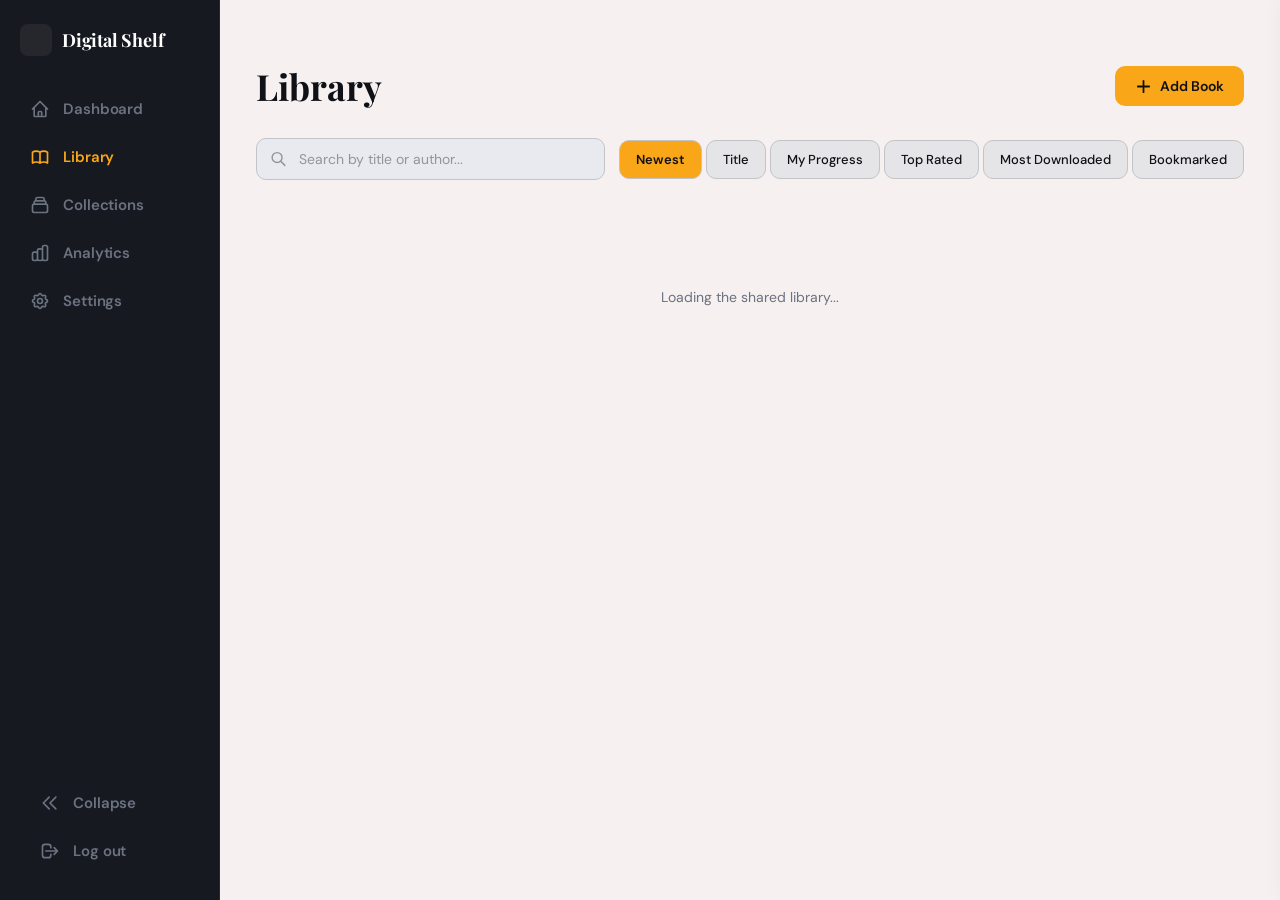
==== lib1.html @ 8db1b89d "add changes" ====
<!DOCTYPE html>
<html lang="en">
<head>
<meta charset="UTF-8">
<meta name="viewport" content="width=device-width, initial-scale=1.0">
<title>Digital Shelf - Library</title>
<link href="https://fonts.googleapis.com/css2?family=Playfair+Display:wght@600;700&family=DM+Sans:wght@300;400;500;600&display=swap" rel="stylesheet">
<style>
*, *::before, *::after { box-sizing: border-box; margin: 0; padding: 0; }
:root {
  --bg: #f6f0f0;
  --sidebar-bg: #171921;
  --card-bg: #fff8f8;
  --card-border: #252836;
  --accent: #f9a618;
  --muted: #6b7280;
  --text: #050506;
  --radius: 14px;
  --sidebar-w: 220px;
  --topbar-h: 56px;
}
html, body { height: 100%; }
body { font-family: 'DM Sans', sans-serif; background: var(--bg); color: var(--text); overflow-x: hidden; }

/* TOPBAR */
.topbar { display: none; position: fixed; top: 0; left: 0; right: 0; height: var(--topbar-h); background: var(--sidebar-bg); border-bottom: 1px solid var(--card-border); align-items: center; padding: 0 16px; gap: 12px; z-index: 200; }
.topbar-logo { display: flex; align-items: center; gap: 10px; flex: 1; }
.logo-icon { width: 32px; height: 32px; background: #3233358e; border-radius: 8px; display: flex; align-items: center; justify-content: center; font-size: 18px; flex-shrink: 0; }
.topbar-title { font-family: 'Playfair Display', serif; font-size: 16px; font-weight: 700; color: white; }
.hamburger { background: none; border: none; color: var(--muted); cursor: pointer; padding: 6px; border-radius: 8px; display: flex; align-items: center; transition: background 0.2s; flex-shrink: 0; }
.hamburger:hover { background: #1e2130; }
.hamburger svg { width: 22px; height: 22px; }

/* OVERLAY */
.overlay { display: none; position: fixed; inset: 0; background: rgba(0,0,0,0.5); z-index: 90; }
.overlay.show { display: block; }

/* LAYOUT */
.layout { display: flex; min-height: 100vh; }

/* SIDEBAR */
.sidebar {
  width: var(--sidebar-w); min-width: var(--sidebar-w);
  background: var(--sidebar-bg); display: flex; flex-direction: column;
  padding: 24px 0; border-right: 1px solid var(--card-border);
  position: fixed; top: 0; left: 0; height: 100vh; z-index: 200;
  overflow: hidden;
  transition: width 0.3s ease, transform 0.3s ease;
}
.sidebar.is-collapsed { width: 64px; }
.sidebar.is-collapsed .nav-label,
.sidebar.is-collapsed .sidebar-logo span { display: none; }
.sidebar.is-collapsed .nav-item { justify-content: center; padding: 13px; margin: 2px 6px; }
.sidebar.is-collapsed .sidebar-logo { justify-content: center; padding: 0 0 28px; }
.sidebar.is-collapsed .notif-badge { display: none; }

.sidebar-logo { display: flex; align-items: center; gap: 10px; padding: 0 20px 28px; white-space: nowrap; }
.sidebar-logo span { font-family: 'Playfair Display', serif; font-size: 18px; font-weight: 700; color: white; letter-spacing: -0.2px; }
.nav-item { display: flex; align-items: center; gap: 13px; padding: 13px 20px; cursor: pointer; color: var(--muted); font-size: 15px; font-weight: 600; transition: all 0.2s; border-radius: 10px; margin: 2px 10px; text-decoration: none; white-space: nowrap; overflow: hidden; letter-spacing: -0.1px; position: relative; }
.nav-item:hover { background: #1e2130; color: white; }
.nav-item.active { color: var(--accent); background: transparent; }
.nav-item svg { width: 20px; height: 20px; flex-shrink: 0; }
.sidebar-bottom { margin-top: auto; padding: 0 10px; }

/* NOTIFICATION BADGE */
.notif-badge { background: #ef4444; color: white; font-size: 10px; font-weight: 700; min-width: 18px; height: 18px; border-radius: 999px; display: none; align-items: center; justify-content: center; padding: 0 5px; margin-left: auto; }
.notif-badge.show { display: flex; }

/* MAIN */
.main {
  flex: 1; margin-left: var(--sidebar-w);
  padding: 32px 36px; min-width: 0; overflow-x: hidden;
  transition: margin-left 0.3s ease;
}
.sidebar.is-collapsed ~ .main { margin-left: 64px; }

/* PAGE HEADER */
.page-header { display: flex; align-items: center; justify-content: space-between; margin-bottom: 28px; flex-wrap: wrap; gap: 14px; }
.page-title { font-family: 'Playfair Display', serif; font-size: 36px; font-weight: 700; color: #0f1117; }
.add-book-btn { display: flex; align-items: center; gap: 8px; background: var(--accent); color: #0f1117; border: none; border-radius: 10px; padding: 11px 20px; font-size: 14px; font-weight: 600; cursor: pointer; transition: opacity 0.2s; white-space: nowrap; font-family: 'DM Sans', sans-serif; }
.add-book-btn:hover { opacity: 0.88; }
.add-book-btn svg { width: 17px; height: 17px; }

/* SEARCH + SORT */
.search-sort-row { display: flex; align-items: center; gap: 14px; margin-bottom: 20px; flex-wrap: wrap; }
.search-wrap { flex: 1; min-width: 200px; position: relative; }
.search-wrap svg { position: absolute; left: 14px; top: 50%; transform: translateY(-50%); width: 17px; height: 17px; color: #959596; pointer-events: none; }
.search-input { width: 100%; background-color: #e8eaf0; border: 1px solid #c3c4c7; border-radius: 10px; padding: 11px 16px 11px 42px; color: black; font-size: 14px; font-family: 'DM Sans', sans-serif; outline: none; transition: border-color 0.2s; }
.search-input::placeholder { color: #959596; }
.search-input:focus { border-color: var(--accent); }
.sort-btns { display: flex; gap: 4px; flex-shrink: 0; flex-wrap: wrap; }
.sort-btn { padding: 10px 16px; border-radius: 10px; font-size: 13px; font-weight: 500; cursor: pointer; background-color: #e5e5e7; color: #0f1117; font-family: 'DM Sans', sans-serif; transition: all 0.2s; white-space: nowrap; border: 1px solid #c3c4c7; }
.sort-btn:hover { color: #959596; }
.sort-btn.active { background: var(--accent); color: #0f1117; font-weight: 600; }

/* GENRE FILTERS */
.genre-row { display: flex; gap: 8px; flex-wrap: wrap; margin-bottom: 28px; }
.genre-btn { padding: 8px 18px; border-radius: 999px; font-size: 13px; font-weight: 500; cursor: pointer; border: 1.5px solid var(--card-border); background: transparent; color: #0f1117; font-family: 'DM Sans', sans-serif; transition: all 0.2s; white-space: nowrap; }
.genre-btn:hover { border-color: #0f1117; color: #959596; }
.genre-btn.active { background-color: #0f1117; border-color: #1a1d28; color: #eaebef; font-weight: 600; }

/* BOOKS GRID */
.books-grid { display: grid; grid-template-columns: repeat(5, 1fr); gap: 20px; }
.book-card { background: #f8f8f8; border: 1px solid #c3c4c7; border-radius: var(--radius); overflow: hidden; cursor: pointer; transition: transform 0.22s, box-shadow 0.22s; color: #0f1117; position: relative; }
.book-card:hover { transform: translateY(-4px); box-shadow: 0 16px 40px rgba(0,0,0,0.2); }
.book-img-wrap { position: relative; aspect-ratio: 3/2; overflow: hidden; }
.book-img-wrap img { width: 100%; height: 100%; object-fit: cover; display: block; transition: transform 0.3s; }
.book-card:hover .book-img-wrap img { transform: scale(1.06); }
.badge-format { position: absolute; top: 10px; left: 10px; background: rgba(224,226,234,0.85); color: #0f1117; font-size: 10px; font-weight: 600; padding: 3px 9px; border-radius: 6px; letter-spacing: 0.4px; }
.badge-status { position: absolute; top: 10px; right: 10px; font-size: 10px; font-weight: 700; padding: 3px 10px; border-radius: 6px; letter-spacing: 0.3px; }
.badge-status.completed { background: #f59e0b; color: #0f1117; }
.badge-status.reading { background: #3b82f6; color: #fff; }

/* BOOKMARK BUTTON ON CARD */
.card-bookmark-btn { position: absolute; bottom: 10px; right: 10px; background: rgba(255,255,255,0.9); border: none; border-radius: 6px; width: 28px; height: 28px; cursor: pointer; display: flex; align-items: center; justify-content: center; transition: all 0.2s; z-index: 10; }
.card-bookmark-btn svg { width: 14px; height: 14px; color: #6b7280; }
.card-bookmark-btn.bookmarked svg { color: var(--accent); fill: var(--accent); }
.card-bookmark-btn:hover { background: white; transform: scale(1.1); }

/* DELETE BUTTON */
.book-delete-btn { position: absolute; bottom: 10px; left: 10px; background: #ef4444; color: white; border: none; border-radius: 6px; width: 26px; height: 26px; cursor: pointer; display: none; align-items: center; justify-content: center; font-size: 12px; transition: background 0.2s; z-index: 10; }
.book-card:hover .book-delete-btn { display: flex; }
.book-delete-btn:hover { background: #dc2626; }
.book-delete-btn svg { width: 13px; height: 13px; }

/* STAR RATING ON CARD */
.card-stars { display: flex; gap: 2px; padding: 0 14px 10px; }
.card-star { font-size: 11px; color: #d1d5db; }
.card-star.filled { color: #f9a618; }

.book-info { padding: 14px 14px 10px; }
.book-title { font-weight: 600; font-size: 14px; line-height: 1.35; margin-bottom: 3px; }
.book-author { font-size: 12px; color: var(--muted); margin-bottom: 6px; }
.book-progress { height: 3px; background: #e5e7eb; border-radius: 999px; overflow: hidden; margin-top: 6px; }
.book-progress-fill { height: 100%; background: var(--accent); border-radius: 999px; }
.book-progress-text { font-size: 10px; color: var(--muted); margin-top: 3px; }
.book-downloads { font-size: 10px; color: var(--muted); margin-top: 2px; }

/* EMPTY / LOADING */
.empty-state { grid-column: 1/-1; text-align: center; padding: 80px 20px; color: var(--muted); }
.empty-state svg { width: 64px; height: 64px; margin: 0 auto 16px; opacity: 0.3; display: block; }
.empty-state h3 { font-size: 18px; font-weight: 600; color: #374151; margin-bottom: 8px; }
.empty-state p { font-size: 14px; }
.loading-state { grid-column: 1/-1; text-align: center; padding: 60px; color: var(--muted); font-size: 14px; }

/* ADD BOOK MODAL */
.modal-overlay { display: none; position: fixed; inset: 0; background: rgba(52,51,51,0.871); z-index: 500; align-items: center; justify-content: center; padding: 20px; }
.modal-overlay.active { display: flex; }
.modal { background: #fff; border-radius: 18px; width: 100%; max-width: 680px; max-height: 90vh; overflow-y: auto; padding: 36px 40px 32px; position: relative; box-shadow: 0 24px 80px rgba(0,0,0,0.3); animation: modalIn 0.25s ease; }
@keyframes modalIn { from { transform: translateY(20px); opacity: 0; } to { transform: translateY(0); opacity: 1; } }
.modal-close { position: absolute; top: 18px; right: 18px; background: none; border: none; cursor: pointer; color: #888; padding: 6px; border-radius: 8px; display: flex; align-items: center; justify-content: center; transition: background 0.2s, color 0.2s; }
.modal-close:hover { background: #f0f0f0; color: #333; }
.modal-close svg { width: 20px; height: 20px; }
.modal-title { font-family: 'Playfair Display', serif; font-size: 28px; font-weight: 700; color: #0f1117; margin-bottom: 6px; }
.modal-subtitle { font-size: 14px; color: var(--muted); margin-bottom: 28px; }

/* COVER UPLOAD */
.cover-upload-area { border: 2px dashed #f9a618; border-radius: 12px; padding: 40px 20px; text-align: center; cursor: pointer; background: #fffdf7; transition: background 0.2s; margin-bottom: 24px; position: relative; }
.cover-upload-area:hover { background: #fff9ec; }
.cover-upload-area.has-image { padding: 0; border-style: solid; }
.cover-upload-area.has-image img { width: 100%; height: 200px; object-fit: cover; border-radius: 10px; display: block; }
.cover-upload-icon { margin-bottom: 10px; color: #999; }
.cover-upload-icon svg { width: 36px; height: 36px; }
.cover-upload-text { font-size: 14px; color: #666; }
.cover-upload-text span { color: var(--accent); font-weight: 600; cursor: pointer; }
#coverFileInput { display: none; }

/* BOOK FILE UPLOAD */
.file-upload-area { border: 2px dashed #d1d5db; border-radius: 12px; padding: 24px 20px; text-align: center; cursor: pointer; background: #fafafa; transition: all 0.2s; margin-bottom: 18px; }
.file-upload-area:hover { border-color: var(--accent); background: #fffdf7; }
.file-upload-area.has-file { border-color: #10b981; background: #f0fdf4; }
.file-upload-icon svg { width: 28px; height: 28px; color: #9ca3af; margin-bottom: 8px; }
.file-upload-text { font-size: 13px; color: #666; }
.file-upload-text span { color: var(--accent); font-weight: 600; }
.file-name { font-size: 12px; color: #10b981; font-weight: 600; margin-top: 4px; }
#bookFileInput { display: none; }

/* FORM */
.form-row { display: grid; grid-template-columns: 1fr 1fr; gap: 18px; margin-bottom: 18px; }
.form-group { display: flex; flex-direction: column; gap: 7px; }
.form-label { font-size: 13px; font-weight: 600; color: #0f1117; display: flex; align-items: center; gap: 4px; }
.form-label .required { color: var(--accent); }
.form-input, .form-select { padding: 11px 14px; border: 1.5px solid #e0e0e2; border-radius: 10px; font-size: 14px; font-family: 'DM Sans', sans-serif; background: #fafafa; color: #0f1117; outline: none; transition: border-color 0.2s, background 0.2s; width: 100%; }
.form-input::placeholder { color: #aaa; }
.form-input:focus, .form-select:focus { border-color: var(--accent); background: #fffdf7; }
.form-input.error, .form-select.error { border-color: #ef4444; }
.form-select { appearance: none; cursor: pointer; background-image: url("data:image/svg+xml,%3Csvg xmlns='http://www.w3.org/2000/svg' fill='none' viewBox='0 0 24 24' stroke='%236b7280'%3E%3Cpath stroke-linecap='round' stroke-linejoin='round' stroke-width='2' d='M19 9l-7 7-7-7'/%3E%3C/svg%3E"); background-repeat: no-repeat; background-position: right 12px center; background-size: 16px; padding-right: 36px; }
.modal-actions { display: flex; gap: 12px; margin-top: 28px; }
.btn-cancel { flex: 1; padding: 13px; background: #fff; border: 1.5px solid #e0e0e2; border-radius: 10px; font-size: 15px; font-weight: 600; cursor: pointer; color: #333; font-family: 'DM Sans', sans-serif; transition: background 0.2s; }
.btn-cancel:hover { background: #f5f5f5; }
.btn-add { flex: 2; padding: 13px; background: var(--accent); border: none; border-radius: 10px; font-size: 15px; font-weight: 700; cursor: pointer; color: #0f1117; font-family: 'DM Sans', sans-serif; transition: opacity 0.2s; }
.btn-add:hover { opacity: 0.88; }
.btn-add:disabled { opacity: 0.5; cursor: not-allowed; }
.error-msg { color: #ef4444; font-size: 12px; margin-top: 2px; }

/* TOAST */
.toast { position: fixed; bottom: 24px; left: 50%; transform: translateX(-50%) translateY(80px); background: #0f1117; color: white; padding: 12px 24px; border-radius: 10px; font-size: 14px; font-weight: 500; z-index: 9999; transition: transform 0.3s ease; white-space: nowrap; }
.toast.show { transform: translateX(-50%) translateY(0); }
.toast.success { background: #10b981; }
.toast.error { background: #ef4444; }

/* BOOK DETAIL */
.book-detail { display: none; animation: fadeSlideIn 0.28s ease; }
.book-detail.active { display: block; }
@keyframes fadeSlideIn { from { opacity: 0; transform: translateY(16px); } to { opacity: 1; transform: translateY(0); } }
.back-btn { display: inline-flex; align-items: center; gap: 8px; background: none; border: none; cursor: pointer; color: var(--muted); font-size: 14px; font-weight: 500; font-family: 'DM Sans', sans-serif; padding: 0; margin-bottom: 32px; transition: color 0.2s; }
.back-btn:hover { color: #0f1117; }
.back-btn svg { width: 18px; height: 18px; }
.detail-layout { display: flex; gap: 56px; align-items: flex-start; }
.detail-cover { width: 300px; min-width: 300px; border-radius: 14px; overflow: hidden; box-shadow: 0 20px 60px rgba(0,0,0,0.18); aspect-ratio: 3/4; background: #e0e0e0; flex-shrink: 0; }
.detail-cover img { width: 100%; height: 100%; object-fit: cover; display: block; }
.detail-info { flex: 1; min-width: 0; padding-top: 8px; }
.detail-genre-badge { display: inline-block; border: 1.5px solid #d1d5db; border-radius: 999px; padding: 5px 16px; font-size: 13px; font-weight: 500; color: #374151; margin-bottom: 16px; }
.detail-title { font-family: 'Playfair Display', serif; font-size: 42px; font-weight: 700; color: #0f1117; line-height: 1.1; margin-bottom: 10px; }
.detail-author { font-size: 16px; color: var(--muted); margin-bottom: 16px; }
.detail-meta { display: flex; align-items: center; gap: 24px; flex-wrap: wrap; margin-bottom: 24px; }
.detail-meta-item { display: flex; align-items: center; gap: 7px; font-size: 15px; color: #374151; font-weight: 500; }
.detail-meta-item svg { width: 18px; height: 18px; color: #6b7280; }

/* STAR RATING (detail) */
.rating-section { margin-bottom: 22px; }
.rating-label { font-size: 13px; font-weight: 600; color: #374151; margin-bottom: 8px; }
.star-row { display: flex; gap: 6px; align-items: center; margin-bottom: 6px; }
.star-btn { background: none; border: none; cursor: pointer; font-size: 24px; color: #d1d5db; transition: color 0.15s, transform 0.15s; padding: 2px; line-height: 1; }
.star-btn:hover, .star-btn.hover { color: #f9a618; transform: scale(1.2); }
.star-btn.active { color: #f9a618; }
.avg-rating { font-size: 13px; color: var(--muted); margin-left: 8px; }
.review-input-wrap { margin-top: 10px; }
.review-textarea { width: 100%; padding: 10px 14px; border: 1.5px solid #e0e0e2; border-radius: 10px; font-size: 13px; font-family: 'DM Sans', sans-serif; resize: vertical; min-height: 70px; outline: none; transition: border-color 0.2s; color: #0f1117; }
.review-textarea:focus { border-color: var(--accent); }
.review-textarea::placeholder { color: #aaa; }
.submit-review-btn { margin-top: 8px; padding: 8px 20px; background: #0f1117; color: white; border: none; border-radius: 8px; font-size: 13px; font-weight: 600; cursor: pointer; font-family: 'DM Sans', sans-serif; transition: opacity 0.2s; }
.submit-review-btn:hover { opacity: 0.8; }

/* REVIEWS LIST */
.reviews-section { margin-top: 28px; border-top: 1px solid #e5e7eb; padding-top: 24px; }
.reviews-title { font-size: 16px; font-weight: 700; color: #0f1117; margin-bottom: 16px; }
.review-item { background: #f9fafb; border-radius: 10px; padding: 14px 16px; margin-bottom: 10px; }
.review-header { display: flex; align-items: center; justify-content: space-between; margin-bottom: 6px; }
.review-user { font-size: 13px; font-weight: 600; color: #374151; }
.review-stars { display: flex; gap: 2px; }
.review-star { font-size: 12px; color: #d1d5db; }
.review-star.filled { color: #f9a618; }
.review-text { font-size: 13px; color: #6b7280; line-height: 1.5; }
.review-date { font-size: 11px; color: #9ca3af; margin-top: 4px; }
.no-reviews { font-size: 13px; color: var(--muted); font-style: italic; }

/* PROGRESS SECTION */
.progress-section { margin-bottom: 24px; }
.progress-header { display: flex; justify-content: space-between; align-items: center; margin-bottom: 10px; }
.progress-label { font-size: 14px; font-weight: 600; color: #374151; }
.progress-pct { font-size: 14px; font-weight: 700; color: #0f1117; }
.progress-bar-bg { height: 8px; background: #e5e7eb; border-radius: 999px; overflow: hidden; }
.progress-bar-fill { height: 100%; background: #0f1117; border-radius: 999px; transition: width 0.5s ease; }
.progress-slider { width: 100%; accent-color: #0f1117; cursor: pointer; margin-top: 10px; display: block; }

/* DETAIL ACTIONS */
.detail-actions { display: flex; gap: 12px; flex-wrap: wrap; margin-top: 24px; }
.btn-primary { display: inline-flex; align-items: center; gap: 9px; background: var(--accent); color: #0f1117; border: none; border-radius: 12px; padding: 14px 28px; font-size: 15px; font-weight: 700; cursor: pointer; font-family: 'DM Sans', sans-serif; transition: opacity 0.2s; }
.btn-primary:hover { opacity: 0.88; }
.btn-primary svg { width: 18px; height: 18px; }
.btn-secondary { display: inline-flex; align-items: center; gap: 9px; background: #f3f4f6; color: #0f1117; border: 1.5px solid #e0e0e2; border-radius: 12px; padding: 14px 22px; font-size: 15px; font-weight: 600; cursor: pointer; font-family: 'DM Sans', sans-serif; transition: background 0.2s; }
.btn-secondary:hover { background: #e5e7eb; }
.btn-secondary svg { width: 18px; height: 18px; }
.btn-secondary.bookmarked { background: #fff9ec; color: var(--accent); border-color: var(--accent); }
.btn-download { display: inline-flex; align-items: center; gap: 9px; background: #0f1117; color: white; border: none; border-radius: 12px; padding: 14px 22px; font-size: 15px; font-weight: 600; cursor: pointer; font-family: 'DM Sans', sans-serif; transition: opacity 0.2s; }
.btn-download:hover { opacity: 0.8; }
.btn-download svg { width: 18px; height: 18px; }
.btn-danger { display: inline-flex; align-items: center; gap: 9px; background: #fff; color: #ef4444; border: 1.5px solid #ef4444; border-radius: 12px; padding: 14px 22px; font-size: 15px; font-weight: 600; cursor: pointer; font-family: 'DM Sans', sans-serif; transition: background 0.2s; }
.btn-danger:hover { background: #fef2f2; }
.btn-danger svg { width: 18px; height: 18px; }
.uploader-tag { font-size: 12px; color: var(--muted); margin-bottom: 10px; }

/* NOTIFICATIONS PANEL */
.notif-panel { position: fixed; top: 0; right: -360px; width: 340px; height: 100vh; background: white; box-shadow: -4px 0 30px rgba(0,0,0,0.15); z-index: 600; transition: right 0.3s ease; display: flex; flex-direction: column; overflow: hidden; }
.notif-panel.open { right: 0; }
.notif-header { padding: 20px 20px 16px; border-bottom: 1px solid #e5e7eb; display: flex; align-items: center; justify-content: space-between; }
.notif-header-title { font-size: 16px; font-weight: 700; color: #0f1117; }
.notif-close { background: none; border: none; cursor: pointer; color: #6b7280; padding: 4px; border-radius: 6px; transition: background 0.2s; }
.notif-close:hover { background: #f3f4f6; }
.notif-close svg { width: 18px; height: 18px; }
.notif-list { flex: 1; overflow-y: auto; padding: 12px; }
.notif-item { padding: 12px 14px; border-radius: 10px; margin-bottom: 8px; cursor: pointer; transition: background 0.2s; border: 1px solid #f3f4f6; }
.notif-item:hover { background: #f9fafb; }
.notif-item.unread { background: #fffdf7; border-color: #fde68a; }
.notif-book-title { font-size: 13px; font-weight: 600; color: #0f1117; margin-bottom: 2px; }
.notif-book-meta { font-size: 12px; color: #6b7280; }
.notif-time { font-size: 11px; color: #9ca3af; margin-top: 4px; }
.notif-empty { text-align: center; padding: 40px 20px; color: var(--muted); font-size: 14px; }

/* RESPONSIVE */
@media (max-width: 1400px) { .books-grid { grid-template-columns: repeat(4, 1fr); } }
@media (max-width: 1100px) { .books-grid { grid-template-columns: repeat(3, 1fr); } }
@media (max-width: 768px) {
  .topbar { display: flex; }
  .sidebar { transform: translateX(-100%); width: 220px !important; }
  .sidebar.is-open { transform: translateX(0); }
  .main { margin-left: 0 !important; margin-top: var(--topbar-h); padding: 20px 16px 80px; }
  .sidebar.is-collapsed ~ .main { margin-left: 0 !important; }
  .books-grid { grid-template-columns: repeat(2, 1fr); gap: 14px; }
  .page-title { font-size: 28px; }
  .modal { padding: 24px 20px; }
  .form-row { grid-template-columns: 1fr; }
  .detail-layout { flex-direction: column; gap: 24px; }
  .detail-cover { width: 100%; min-width: unset; aspect-ratio: 16/9; }
  .detail-title { font-size: 28px; }
  .notif-panel { width: 100%; right: -100%; }
}
</style>
</head>
<body>

<!-- TOPBAR (mobile) -->
<header class="topbar">
  <button class="hamburger" id="hamburger">
    <svg fill="none" viewBox="0 0 24 24" stroke="currentColor"><path stroke-linecap="round" stroke-linejoin="round" stroke-width="2.5" d="M4 6h16M4 12h16M4 18h16"/></svg>
  </button>
  <div class="topbar-logo">
    <div class="logo-icon"><i class="fa-solid fa-book-open" style="color:#f9a618"></i></div>
    <span class="topbar-title">Digital Shelf</span>
  </div>
</header>

<div class="overlay" id="overlay"></div>

<div class="layout">
  <!-- SIDEBAR -->
  <aside class="sidebar" id="sidebar">
    <div class="sidebar-logo">
      <div class="logo-icon"><i class="fa-solid fa-book-open" style="color:#f9a618"></i></div>
      <span>Digital Shelf</span>
    </div>
    <nav>
      <a class="nav-item" href="dashpage.html">
        <svg fill="none" viewBox="0 0 24 24" stroke="currentColor"><path stroke-linecap="round" stroke-linejoin="round" stroke-width="2" d="M3 12l2-2m0 0l7-7 7 7M5 10v10a1 1 0 001 1h3m10-11l2 2m-2-2v10a1 1 0 01-1 1h-3m-6 0a1 1 0 001-1v-4a1 1 0 011-1h2a1 1 0 011 1v4a1 1 0 001 1m-6 0h6"/></svg>
        <span class="nav-label">Dashboard</span>
      </a>
      <a class="nav-item active" href="lib1.html">
        <svg fill="none" viewBox="0 0 24 24" stroke="currentColor"><path stroke-linecap="round" stroke-linejoin="round" stroke-width="2" d="M12 6.253v13m0-13C10.832 5.477 9.246 5 7.5 5S4.168 5.477 3 6.253v13C4.168 18.477 5.754 18 7.5 18s3.332.477 4.5 1.253m0-13C13.168 5.477 14.754 5 16.5 5c1.747 0 3.332.477 4.5 1.253v13C19.832 18.477 18.247 18 16.5 18c-1.746 0-3.332.477-4.5 1.253"/></svg>
        <span class="nav-label">Library</span>
      </a>
      <a class="nav-item" href="collection.html">
        <svg fill="none" viewBox="0 0 24 24" stroke="currentColor"><path stroke-linecap="round" stroke-linejoin="round" stroke-width="2" d="M19 11H5m14 0a2 2 0 012 2v6a2 2 0 01-2 2H5a2 2 0 01-2-2v-6a2 2 0 012-2m14 0V9a2 2 0 00-2-2M5 11V9a2 2 0 012-2m0 0V5a2 2 0 012-2h6a2 2 0 012 2v2M7 7h10"/></svg>
        <span class="nav-label">Collections</span>
      </a>
      <a class="nav-item" href="analytics.html">
        <svg fill="none" viewBox="0 0 24 24" stroke="currentColor"><path stroke-linecap="round" stroke-linejoin="round" stroke-width="2" d="M9 19v-6a2 2 0 00-2-2H5a2 2 0 00-2 2v6a2 2 0 002 2h2a2 2 0 002-2zm0 0V9a2 2 0 012-2h2a2 2 0 012 2v10m-6 0a2 2 0 002 2h2a2 2 0 002-2m0 0V5a2 2 0 012-2h2a2 2 0 012 2v14a2 2 0 01-2 2h-2a2 2 0 01-2-2z"/></svg>
        <span class="nav-label">Analytics</span>
      </a>
      <a class="nav-item" href="setting.html">
        <svg fill="none" viewBox="0 0 24 24" stroke="currentColor"><path stroke-linecap="round" stroke-linejoin="round" stroke-width="2" d="M10.325 4.317c.426-1.756 2.924-1.756 3.35 0a1.724 1.724 0 002.573 1.066c1.543-.94 3.31.826 2.37 2.37a1.724 1.724 0 001.065 2.572c1.756.426 1.756 2.924 0 3.35a1.724 1.724 0 00-1.066 2.573c.94 1.543-.826 3.31-2.37 2.37a1.724 1.724 0 00-2.572 1.065c-.426 1.756-2.924 1.756-3.35 0a1.724 1.724 0 00-2.573-1.066c-1.543.94-3.31-.826-2.37-2.37a1.724 1.724 0 00-1.065-2.572c-1.756-.426-1.756-2.924 0-3.35a1.724 1.724 0 001.066-2.573c-.94-1.543.826-3.31 2.37-2.37.996.608 2.296.07 2.572-1.065z"/><path stroke-linecap="round" stroke-linejoin="round" stroke-width="2" d="M15 12a3 3 0 11-6 0 3 3 0 016 0z"/></svg>
        <span class="nav-label">Settings</span>
      </a>
      <!-- NOTIFICATIONS -->
      <!-- <a class="nav-item" href="#" id="notifBtn">
        <svg fill="none" viewBox="0 0 24 24" stroke="currentColor"><path stroke-linecap="round" stroke-linejoin="round" stroke-width="2" d="M15 17h5l-1.405-1.405A2.032 2.032 0 0118 14.158V11a6.002 6.002 0 00-4-5.659V5a2 2 0 10-4 0v.341C7.67 6.165 6 8.388 6 11v3.159c0 .538-.214 1.055-.595 1.436L4 17h5m6 0v1a3 3 0 11-6 0v-1m6 0H9"/></svg>
        <span class="nav-label">Notifications</span>
        <span class="notif-badge" id="notifBadge">0</span>
      </a> -->
      <!-- ADMIN (shown only if admin) -->
      <a class="nav-item" href="Admin.html" id="adminLink" style="display:none">
        <svg fill="none" viewBox="0 0 24 24" stroke="currentColor"><path stroke-linecap="round" stroke-linejoin="round" stroke-width="2" d="M9 12l2 2 4-4m5.618-4.016A11.955 11.955 0 0112 2.944a11.955 11.955 0 01-8.618 3.04A12.02 12.02 0 003 9c0 5.591 3.824 10.29 9 11.622 5.176-1.332 9-6.03 9-11.622 0-1.042-.133-2.052-.382-3.016z"/></svg>
        <span class="nav-label">Admin Panel</span>
      </a>
    </nav>
    <div class="sidebar-bottom">
      <a class="nav-item" href="#" id="collapseBtn">
        <svg fill="none" viewBox="0 0 24 24" stroke="currentColor"><path stroke-linecap="round" stroke-linejoin="round" stroke-width="2" d="M11 19l-7-7 7-7m8 14l-7-7 7-7"/></svg>
        <span class="nav-label">Collapse</span>
      </a>
      <a class="nav-item" href="#" id="logoutBtn">
        <svg fill="none" viewBox="0 0 24 24" stroke="currentColor"><path stroke-linecap="round" stroke-linejoin="round" stroke-width="2" d="M17 16l4-4m0 0l-4-4m4 4H7m6 4v1a3 3 0 01-3 3H6a3 3 0 01-3-3V7a3 3 0 013-3h4a3 3 0 013 3v1"/></svg>
        <span class="nav-label">Log out</span>
      </a>
    </div>
  </aside>

  <!-- MAIN -->
  <main class="main" id="main">

    <!-- LIBRARY VIEW -->
        <a class="nav-item" href="#" id="notifBtn">
        <!-- <svg fill="none" viewBox="0 0 24 24" stroke="currentColor"><path stroke-linecap="round" stroke-linejoin="round" stroke-width="2" d="M15 17h5l-1.405-1.405A2.032 2.032 0 0118 14.158V11a6.002 6.002 0 00-4-5.659V5a2 2 0 10-4 0v.341C7.67 6.165 6 8.388 6 11v3.159c0 .538-.214 1.055-.595 1.436L4 17h5m6 0v1a3 3 0 11-6 0v-1m6 0H9"/></svg>
          --><i class="fa-solid fa-bell" style="color: rgb(30, 48, 80);"></i>
        <span class="nav-label"></span>
        <span class="notif-badge" id="notifBadge">0</span>
      </a>

    <div id="libraryView">
      <div class="page-header">
        <h1 class="page-title">Library</h1>
        <button class="add-book-btn" id="addBookBtn">
          <svg fill="none" viewBox="0 0 24 24" stroke="currentColor"><path stroke-linecap="round" stroke-linejoin="round" stroke-width="2.5" d="M12 4v16m8-8H4"/></svg>
          Add Book
        </button>
      </div>
      <div class="search-sort-row">
        <div class="search-wrap">
          <svg fill="none" viewBox="0 0 24 24" stroke="currentColor"><path stroke-linecap="round" stroke-linejoin="round" stroke-width="2" d="M21 21l-6-6m2-5a7 7 0 11-14 0 7 7 0 0114 0z"/></svg>
          <input class="search-input" type="text" id="searchInput" placeholder="Search by title or author...">
        </div>
        <div class="sort-btns">
          <button class="sort-btn active" data-sort="newest">Newest</button>
          <button class="sort-btn" data-sort="title">Title</button>
          <button class="sort-btn" data-sort="progress">My Progress</button>
          <button class="sort-btn" data-sort="rating">Top Rated</button>
          <button class="sort-btn" data-sort="downloads">Most Downloaded</button>
          <button class="sort-btn" data-sort="bookmarks">Bookmarked</button>
        </div>
      </div>
      <div class="genre-row" id="genreRow"></div>
      <div class="books-grid" id="booksGrid">
        <div class="loading-state">Loading the shared library...</div>
      </div>
    </div>

    <!-- BOOK DETAIL VIEW -->
    <div class="book-detail" id="bookDetail">
      <button class="back-btn" id="backBtn">
        <svg fill="none" viewBox="0 0 24 24" stroke="currentColor"><path stroke-linecap="round" stroke-linejoin="round" stroke-width="2" d="M15 19l-7-7 7-7"/></svg>
        Back to Library
      </button>
      <div class="detail-layout">
        <div class="detail-cover"><img id="detailImg" src="" alt=""></div>
        <div class="detail-info">
          <span class="detail-genre-badge" id="detailGenre"></span>
          <h2 class="detail-title" id="detailTitle"></h2>
          <p class="detail-author" id="detailAuthor"></p>
          <p class="uploader-tag" id="detailUploader"></p>
          <div class="detail-meta" id="detailMeta"></div>

          <!-- STAR RATING -->
          <div class="rating-section">
            <div class="rating-label">Rate this book</div>
            <div class="star-row" id="starRow">
              <button class="star-btn" data-val="1">★</button>
              <button class="star-btn" data-val="2">★</button>
              <button class="star-btn" data-val="3">★</button>
              <button class="star-btn" data-val="4">★</button>
              <button class="star-btn" data-val="5">★</button>
              <span class="avg-rating" id="avgRating"></span>
            </div>
            <div class="review-input-wrap">
              <textarea class="review-textarea" id="reviewText" placeholder="Write a review (optional)..."></textarea>
              <button class="submit-review-btn" id="submitReviewBtn">Submit Review</button>
            </div>
          </div>

          <!-- PROGRESS -->
          <div class="progress-section">
            <div class="progress-header">
              <span class="progress-label">My Reading Progress</span>
              <span class="progress-pct" id="progressPct">0%</span>
            </div>
            <div class="progress-bar-bg">
              <div class="progress-bar-fill" id="progressFill" style="width:0%"></div>
            </div>
            <input type="range" class="progress-slider" id="progressSlider" min="0" max="100" value="0">
          </div>

          <!-- ACTIONS -->
          <div class="detail-actions">
            <button class="btn-primary" id="continueReadingBtn">
              <svg fill="none" viewBox="0 0 24 24" stroke="currentColor"><path stroke-linecap="round" stroke-linejoin="round" stroke-width="2" d="M12 6.253v13m0-13C10.832 5.477 9.246 5 7.5 5S4.168 5.477 3 6.253v13C4.168 18.477 5.754 18 7.5 18s3.332.477 4.5 1.253m0-13C13.168 5.477 14.754 5 16.5 5c1.747 0 3.332.477 4.5 1.253v13C19.832 18.477 18.247 18 16.5 18c-1.746 0-3.332.477-4.5 1.253"/></svg>
              Start Reading
            </button>
            <button class="btn-download" id="downloadBookBtn">
              <svg fill="none" viewBox="0 0 24 24" stroke="currentColor"><path stroke-linecap="round" stroke-linejoin="round" stroke-width="2" d="M4 16v1a3 3 0 003 3h10a3 3 0 003-3v-1m-4-4l-4 4m0 0l-4-4m4 4V4"/></svg>
              Download
            </button>
            <button class="btn-secondary" id="bookmarkDetailBtn">
              <svg fill="none" viewBox="0 0 24 24" stroke="currentColor"><path stroke-linecap="round" stroke-linejoin="round" stroke-width="2" d="M5 5a2 2 0 012-2h10a2 2 0 012 2v16l-7-3.5L5 21V5z"/></svg>
              Bookmark
            </button>
            <button class="btn-danger" id="deleteBookBtn" style="display:none">
              <svg fill="none" viewBox="0 0 24 24" stroke="currentColor"><path stroke-linecap="round" stroke-linejoin="round" stroke-width="2" d="M19 7l-.867 12.142A2 2 0 0116.138 21H7.862a2 2 0 01-1.995-1.858L5 7m5 4v6m4-6v6m1-10V4a1 1 0 00-1-1h-4a1 1 0 00-1 1v3M4 7h16"/></svg>
              Delete Book
            </button>
          </div>
        </div>
      </div>

      <!-- REVIEWS -->
      <div class="reviews-section">
        <div class="reviews-title">Reviews</div>
        <div id="reviewsList"></div>
      </div>
    </div>

  </main>
</div>

<!-- ADD BOOK MODAL -->
<div class="modal-overlay" id="modalOverlay">
  <div class="modal">
    <button class="modal-close" id="modalClose">
      <svg fill="none" viewBox="0 0 24 24" stroke="currentColor"><path stroke-linecap="round" stroke-linejoin="round" stroke-width="2" d="M6 18L18 6M6 6l12 12"/></svg>
    </button>
    <h2 class="modal-title">Add New Book</h2>
    <p class="modal-subtitle">This book will be visible to all users in the shared library.</p>

    <div class="form-group" style="margin-bottom:24px;">
      <label class="form-label">Cover Image</label>
      <div class="cover-upload-area" id="coverUploadArea">
        <div class="cover-upload-icon"><svg fill="none" viewBox="0 0 24 24" stroke="currentColor"><path stroke-linecap="round" stroke-linejoin="round" stroke-width="1.5" d="M4 16v1a3 3 0 003 3h10a3 3 0 003-3v-1m-4-8l-4-4m0 0L8 8m4-4v12"/></svg></div>
        <p class="cover-upload-text">Drag & drop or <span id="browseLink">browse</span></p>
      </div>
      <input type="file" id="coverFileInput" accept="image/*">
    </div>

    <div class="form-group" style="margin-bottom:24px;">
      <label class="form-label">Book File <span style="color:#6b7280;font-weight:400">(PDF or EPUB — optional)</span></label>
      <div class="file-upload-area" id="fileUploadArea">
        <div class="file-upload-icon"><svg fill="none" viewBox="0 0 24 24" stroke="currentColor"><path stroke-linecap="round" stroke-linejoin="round" stroke-width="1.5" d="M9 12h6m-6 4h6m2 5H7a2 2 0 01-2-2V5a2 2 0 012-2h5.586a1 1 0 01.707.293l5.414 5.414a1 1 0 01.293.707V19a2 2 0 01-2 2z"/></svg></div>
        <p class="file-upload-text">Upload your PDF or EPUB file — <span>browse</span></p>
        <p class="file-name" id="fileName"></p>
      </div>
      <input type="file" id="bookFileInput" accept=".pdf,.epub">
    </div>

    <div class="form-row">
      <div class="form-group">
        <label class="form-label">Title <span class="required">*</span></label>
        <input class="form-input" type="text" id="bookTitle" placeholder="Book title">
        <span class="error-msg" id="titleError"></span>
      </div>
      <div class="form-group">
        <label class="form-label">Author <span class="required">*</span></label>
        <input class="form-input" type="text" id="bookAuthor" placeholder="Author name">
        <span class="error-msg" id="authorError"></span>
      </div>
    </div>

    <div class="form-row">
      <div class="form-group">
        <label class="form-label">Genre</label>
        <select class="form-select" id="bookGenre">
          <option value="">Select genre</option>
          <option value="Fiction">Fiction</option>
          <option value="Science Fiction">Science Fiction</option>
          <option value="Self-Help">Self-Help</option>
          <option value="Finance">Finance</option>
          <option value="Psychology">Psychology</option>
          <option value="History">History</option>
          <option value="Mystery">Mystery</option>
          <option value="Biography">Biography</option>
          <option value="Fantasy">Fantasy</option>
          <option value="Other">Other</option>
        </select>
      </div>
      <div class="form-group">
        <label class="form-label">Format</label>
        <select class="form-select" id="bookFormat">
          <option value="pdf">PDF</option>
          <option value="epub">EPUB</option>
        </select>
      </div>
    </div>

    <div class="form-row">
      <div class="form-group">
        <label class="form-label">Total Pages</label>
        <input class="form-input" type="number" id="bookPages" value="0" min="0">
      </div>
    </div>

    <div class="modal-actions">
      <button class="btn-cancel" id="cancelBtn">Cancel</button>
      <button class="btn-add" id="submitBookBtn">Add to Shared Library</button>
    </div>
  </div>
</div>

<!-- NOTIFICATIONS PANEL -->
<div class="notif-panel" id="notifPanel">
  <div class="notif-header">
    <span class="notif-header-title">🔔 Notifications</span>
    <button class="notif-close" id="notifPanelClose">
      <svg fill="none" viewBox="0 0 24 24" stroke="currentColor"><path stroke-linecap="round" stroke-linejoin="round" stroke-width="2" d="M6 18L18 6M6 6l12 12"/></svg>
    </button>
  </div>
  <div class="notif-list" id="notifList">
    <div class="notif-empty">Loading notifications...</div>
  </div>
</div>

<div class="toast" id="toast"><span id="toastMsg"></span></div>

<script src="https://kit.fontawesome.com/4318880fa2.js" crossorigin="anonymous"></script>

<!-- SIDEBAR SCRIPT -->
<script>
  const sidebar   = document.getElementById('sidebar');
  const overlay   = document.getElementById('overlay');
  const hamburger = document.getElementById('hamburger');

  if (hamburger) hamburger.addEventListener('click', () => {
    sidebar.classList.add('is-open');
    overlay.classList.add('show');
  });
  overlay.addEventListener('click', () => {
    sidebar.classList.remove('is-open');
    overlay.classList.remove('show');
  });
  document.getElementById('collapseBtn').addEventListener('click', e => {
    e.preventDefault();
    if (window.innerWidth <= 768) return;
    sidebar.classList.toggle('is-collapsed');
  });
  window.addEventListener('resize', () => {
    if (window.innerWidth <= 768) {
      sidebar.classList.remove('is-collapsed');
      sidebar.classList.remove('is-open');
      overlay.classList.remove('show');
    }
  });

  // Notifications panel
  const notifPanel = document.getElementById('notifPanel');
  document.getElementById('notifBtn').addEventListener('click', e => {
    e.preventDefault();
    notifPanel.classList.toggle('open');
  });
  document.getElementById('notifPanelClose').addEventListener('click', () => {
    notifPanel.classList.remove('open');
  });
</script>

<!-- SUPABASE MODULE SCRIPT -->
<script type="module">
  import { supabase } from './supabase.js'

  const { data: { session } } = await supabase.auth.getSession()
  if (!session) { window.location.href = 'index.html'; }
  const userId = session.user.id
  const userEmail = session.user.email

  // Check if admin (first registered user or specific email)
  const ADMIN_EMAILS = ['dv994704@gmail.com'] // Add your admin email here
  if (ADMIN_EMAILS.includes(userEmail)) {
    document.getElementById('adminLink').style.display = 'flex'
  }

  document.getElementById('logoutBtn').addEventListener('click', async e => {
    e.preventDefault()
    await supabase.auth.signOut()
    window.location.href = 'index.html'
  })

  let allBooks = []
  let allProgress = []
  let allBookmarks = []
  let allRatings = []
  let activeGenre = 'All'
  let activeSort = 'newest'
  let searchQuery = ''
  let currentBookId = null
  let myRating = 0

  // ═══════════════════════════════════════════════════════════════
  // FETCH ALL DATA
  // ═══════════════════════════════════════════════════════════════
  async function fetchBooks() {
    const [booksRes, progressRes, bookmarksRes, ratingsRes] = await Promise.all([
      supabase.from('books').select('*').order('created_at', { ascending: false }),
      supabase.from('reading_progress').select('*').eq('user_id', userId),
      supabase.from('bookmarks').select('*').eq('user_id', userId),
      supabase.from('ratings').select('*')
    ])

    if (booksRes.error) {
      console.error('Books error:', booksRes.error)
      document.getElementById('booksGrid').innerHTML = `<p style="color:red;padding:20px">Error: ${booksRes.error.message}<br><small>Check Supabase RLS policies on the books table.</small></p>`
      return
    }

    allBooks = booksRes.data || []
    allProgress = progressRes.data || []
    allBookmarks = bookmarksRes.data || []
    allRatings = ratingsRes.data || []

    buildGenres()
    renderBooks()
    loadNotifications()
  }

  function getAvgRating(bookId) {
    const bookRatings = allRatings.filter(r => r.book_id === bookId)
    if (!bookRatings.length) return 0
    return bookRatings.reduce((sum, r) => sum + r.rating, 0) / bookRatings.length
  }

  function buildGenres() {
    const genreRow = document.getElementById('genreRow')
    genreRow.innerHTML = ''
    const genres = ['All', ...new Set(allBooks.map(b => b.genre).filter(Boolean))]
    genres.forEach(g => {
      const btn = document.createElement('button')
      btn.className = 'genre-btn' + (g === activeGenre ? ' active' : '')
      btn.textContent = g
      btn.addEventListener('click', () => {
        activeGenre = g
        document.querySelectorAll('.genre-btn').forEach(b => b.classList.remove('active'))
        btn.classList.add('active')
        renderBooks()
      })
      genreRow.appendChild(btn)
    })
  }

  function renderBooks() {
    const grid = document.getElementById('booksGrid')
    let books = [...allBooks]

    if (activeGenre !== 'All') books = books.filter(b => b.genre === activeGenre)
    if (searchQuery) {
      const q = searchQuery.toLowerCase()
      books = books.filter(b =>
        b.title.toLowerCase().includes(q) || b.author.toLowerCase().includes(q)
      )
    }

    if (activeSort === 'newest') books.sort((a, b) => new Date(b.created_at) - new Date(a.created_at))
    else if (activeSort === 'title') books.sort((a, b) => a.title.localeCompare(b.title))
    else if (activeSort === 'progress') {
      books.sort((a, b) => {
        const pa = allProgress.find(p => p.book_id === a.id)?.percent_complete || 0
        const pb = allProgress.find(p => p.book_id === b.id)?.percent_complete || 0
        return pb - pa
      })
    } else if (activeSort === 'rating') {
      books.sort((a, b) => getAvgRating(b.id) - getAvgRating(a.id))
    } else if (activeSort === 'downloads') {
      books.sort((a, b) => (b.download_count || 0) - (a.download_count || 0))
    } else if (activeSort === 'bookmarks') {
      books = books.filter(b => allBookmarks.some(bm => bm.book_id === b.id))
    }

    grid.innerHTML = ''

    if (books.length === 0) {
      const emptyMsg = activeSort === 'bookmarks' ? 'No bookmarked books yet. Click the bookmark icon on any book!' : 'No books found.'
      grid.innerHTML = `
        <div class="empty-state">
          <svg fill="none" viewBox="0 0 24 24" stroke="currentColor"><path stroke-linecap="round" stroke-linejoin="round" stroke-width="1.5" d="M12 6.253v13m0-13C10.832 5.477 9.246 5 7.5 5S4.168 5.477 3 6.253v13C4.168 18.477 5.754 18 7.5 18s3.332.477 4.5 1.253m0-13C13.168 5.477 14.754 5 16.5 5c1.747 0 3.332.477 4.5 1.253v13C19.832 18.477 18.247 18 16.5 18c-1.746 0-3.332.477-4.5 1.253"/></svg>
          <h3>${emptyMsg}</h3>
          <p>Be the first to add a book to the shared library!</p>
        </div>`
      return
    }

    books.forEach(b => {
      const progress = allProgress.find(p => p.book_id === b.id)
      const pct = progress?.percent_complete || 0
      const isMyBook = b.user_id === userId
      const isBookmarked = allBookmarks.some(bm => bm.book_id === b.id)
      const avgRating = getAvgRating(b.id)
      const defaultImg = 'https://images.unsplash.com/photo-1512820790803-83ca734da794?w=400&q=80'

      const card = document.createElement('div')
      card.className = 'book-card'

      // Build star HTML for card
      let starsHtml = ''
      for (let i = 1; i <= 5; i++) {
        starsHtml += `<span class="card-star ${i <= Math.round(avgRating) ? 'filled' : ''}">★</span>`
      }

      card.innerHTML = `
        <div class="book-img-wrap">
          <img src="${b.cover_url || defaultImg}" alt="${b.title}" loading="lazy">
          <span class="badge-format">${(b.format || 'book').toUpperCase()}</span>
          ${pct === 100 ? '<span class="badge-status completed">Completed</span>' :
            pct > 0 ? '<span class="badge-status reading">Reading</span>' : ''}
          <button class="card-bookmark-btn ${isBookmarked ? 'bookmarked' : ''}" data-id="${b.id}" title="${isBookmarked ? 'Remove bookmark' : 'Bookmark'}">
            <svg fill="${isBookmarked ? 'currentColor' : 'none'}" viewBox="0 0 24 24" stroke="currentColor"><path stroke-linecap="round" stroke-linejoin="round" stroke-width="2" d="M5 5a2 2 0 012-2h10a2 2 0 012 2v16l-7-3.5L5 21V5z"/></svg>
          </button>
          ${isMyBook ? `
            <button class="book-delete-btn" data-id="${b.id}" title="Delete book">
              <svg fill="none" viewBox="0 0 24 24" stroke="currentColor"><path stroke-linecap="round" stroke-linejoin="round" stroke-width="2" d="M19 7l-.867 12.142A2 2 0 0116.138 21H7.862a2 2 0 01-1.995-1.858L5 7m5 4v6m4-6v6m1-10V4a1 1 0 00-1-1h-4a1 1 0 00-1 1v3M4 7h16"/></svg>
            </button>` : ''}
        </div>
        <div class="book-info">
          <div class="book-title">${b.title}</div>
          <div class="book-author">${b.author}</div>
          ${avgRating > 0 ? `<div style="font-size:11px;color:#f9a618;margin-top:2px">${'★'.repeat(Math.round(avgRating))}${'☆'.repeat(5 - Math.round(avgRating))} <span style="color:#6b7280">(${avgRating.toFixed(1)})</span></div>` : ''}
          ${b.download_count > 0 ? `<div class="book-downloads">⬇ ${b.download_count} downloads</div>` : ''}
          ${pct > 0 ? `
            <div class="book-progress">
              <div class="book-progress-fill" style="width:${pct}%"></div>
            </div>
            <div class="book-progress-text">${pct}% complete</div>
          ` : ''}
        </div>`

      card.addEventListener('click', e => {
        if (e.target.closest('.book-delete-btn') || e.target.closest('.card-bookmark-btn')) return
        showDetail(b, progress)
      })

      const bmBtn = card.querySelector('.card-bookmark-btn')
      bmBtn.addEventListener('click', async e => {
        e.stopPropagation()
        await toggleBookmark(b.id, bmBtn)
      })

      const delBtn = card.querySelector('.book-delete-btn')
      if (delBtn) {
        delBtn.addEventListener('click', async e => {
          e.stopPropagation()
          if (!confirm(`Delete "${b.title}" from the shared library?`)) return
          await deleteBook(b.id)
        })
      }

      grid.appendChild(card)
    })
  }

  async function toggleBookmark(bookId, btn) {
    const isBookmarked = allBookmarks.some(bm => bm.book_id === bookId)
    if (isBookmarked) {
      await supabase.from('bookmarks').delete().eq('user_id', userId).eq('book_id', bookId)
      allBookmarks = allBookmarks.filter(bm => bm.book_id !== bookId)
      btn.classList.remove('bookmarked')
      btn.querySelector('svg').setAttribute('fill', 'none')
      showToast('Bookmark removed', 'success')
    } else {
      await supabase.from('bookmarks').insert({ user_id: userId, book_id: bookId })
      allBookmarks.push({ user_id: userId, book_id: bookId })
      btn.classList.add('bookmarked')
      btn.querySelector('svg').setAttribute('fill', 'currentColor')
      showToast('Bookmarked! ★', 'success')
    }
    // Update detail bookmark btn if open
    const detailBm = document.getElementById('bookmarkDetailBtn')
    if (currentBookId === bookId) {
      const nowBookmarked = allBookmarks.some(bm => bm.book_id === bookId)
      detailBm.className = `btn-secondary ${nowBookmarked ? 'bookmarked' : ''}`
      detailBm.innerHTML = `<svg fill="${nowBookmarked ? 'currentColor' : 'none'}" viewBox="0 0 24 24" stroke="currentColor"><path stroke-linecap="round" stroke-linejoin="round" stroke-width="2" d="M5 5a2 2 0 012-2h10a2 2 0 012 2v16l-7-3.5L5 21V5z"/></svg> ${nowBookmarked ? 'Bookmarked' : 'Bookmark'}`
    }
  }

  function showDetail(book, progress) {
    currentBookId = book.id
    const pct = progress?.percent_complete || 0
    const isMyBook = book.user_id === userId
    const isBookmarked = allBookmarks.some(bm => bm.book_id === book.id)
    const avgRating = getAvgRating(book.id)
    const myRatingObj = allRatings.find(r => r.book_id === book.id && r.user_id === userId)
    myRating = myRatingObj?.rating || 0
    const defaultImg = 'https://images.unsplash.com/photo-1512820790803-83ca734da794?w=400&q=80'

    document.getElementById('detailImg').src = book.cover_url || defaultImg
    document.getElementById('detailGenre').textContent = book.genre || 'Book'
    document.getElementById('detailTitle').textContent = book.title
    document.getElementById('detailAuthor').textContent = 'by ' + book.author
    document.getElementById('detailUploader').textContent = isMyBook ? '📚 Added by you' : '📚 Shared book'

    const meta = document.getElementById('detailMeta')
    meta.innerHTML = ''
    if (book.total_pages) meta.innerHTML += `<div class="detail-meta-item"><svg fill="none" viewBox="0 0 24 24" stroke="currentColor"><path stroke-linecap="round" stroke-linejoin="round" stroke-width="2" d="M9 12h6m-6 4h6m2 5H7a2 2 0 01-2-2V5a2 2 0 012-2h5.586a1 1 0 01.707.293l5.414 5.414a1 1 0 01.293.707V19a2 2 0 01-2 2z"/></svg>${book.total_pages} pages</div>`
    meta.innerHTML += `<div class="detail-meta-item"><svg fill="none" viewBox="0 0 24 24" stroke="currentColor"><path stroke-linecap="round" stroke-linejoin="round" stroke-width="2" d="M7 21h10a2 2 0 002-2V9.414a1 1 0 00-.293-.707l-5.414-5.414A1 1 0 0012.586 3H7a2 2 0 00-2 2v14a2 2 0 002 2z"/></svg>${(book.format || 'book').toUpperCase()}</div>`
    if (book.download_count > 0) meta.innerHTML += `<div class="detail-meta-item">⬇ ${book.download_count} downloads</div>`

    // Stars
    renderDetailStars(myRating)
    const avgEl = document.getElementById('avgRating')
    const ratingCount = allRatings.filter(r => r.book_id === book.id).length
    avgEl.textContent = ratingCount > 0 ? `Avg: ${avgRating.toFixed(1)} (${ratingCount} ratings)` : 'No ratings yet'

    // Pre-fill review
    document.getElementById('reviewText').value = myRatingObj?.review || ''

    // Star click handlers
    document.querySelectorAll('.star-btn').forEach(btn => {
      btn.onclick = () => {
        myRating = parseInt(btn.dataset.val)
        renderDetailStars(myRating)
      }
      btn.onmouseenter = () => {
        const val = parseInt(btn.dataset.val)
        document.querySelectorAll('.star-btn').forEach((s, i) => {
          s.classList.toggle('hover', i < val)
        })
      }
      btn.onmouseleave = () => {
        document.querySelectorAll('.star-btn').forEach(s => s.classList.remove('hover'))
      }
    })

    document.getElementById('submitReviewBtn').onclick = async () => {
      if (!myRating) { showToast('Please select a star rating first', 'error'); return }
      const review = document.getElementById('reviewText').value.trim()
      const { error } = await supabase.from('ratings').upsert({
        user_id: userId, book_id: book.id, rating: myRating, review,
        created_at: new Date().toISOString()
      }, { onConflict: 'user_id,book_id' })
      if (!error) {
        // Update local
        const idx = allRatings.findIndex(r => r.book_id === book.id && r.user_id === userId)
        const newRating = { user_id: userId, book_id: book.id, rating: myRating, review, created_at: new Date().toISOString() }
        if (idx >= 0) allRatings[idx] = newRating
        else allRatings.push(newRating)
        showToast('Review submitted! ⭐', 'success')
        loadReviews(book.id)
        const newAvg = getAvgRating(book.id)
        document.getElementById('avgRating').textContent = `Avg: ${newAvg.toFixed(1)} (${allRatings.filter(r => r.book_id === book.id).length} ratings)`
      }
    }

    // Progress
    document.getElementById('progressFill').style.width = pct + '%'
    document.getElementById('progressPct').textContent = pct + '%'
    const slider = document.getElementById('progressSlider')
    slider.value = pct
    slider.oninput = function() {
      const val = parseInt(this.value)
      document.getElementById('progressFill').style.width = val + '%'
      document.getElementById('progressPct').textContent = val + '%'
    }
    slider.onchange = async function() {
      await updateProgress(book.id, parseInt(this.value), book.total_pages)
    }

    // Continue reading
    const contBtn = document.getElementById('continueReadingBtn')
    contBtn.innerHTML = `<svg fill="none" viewBox="0 0 24 24" stroke="currentColor" style="width:18px;height:18px"><path stroke-linecap="round" stroke-linejoin="round" stroke-width="2" d="M12 6.253v13m0-13C10.832 5.477 9.246 5 7.5 5S4.168 5.477 3 6.253v13C4.168 18.477 5.754 18 7.5 18s3.332.477 4.5 1.253m0-13C13.168 5.477 14.754 5 16.5 5c1.747 0 3.332.477 4.5 1.253v13C19.832 18.477 18.247 18 16.5 18c-1.746 0-3.332.477-4.5 1.253"/></svg>
      ${pct >= 100 ? 'Read Again' : pct > 0 ? 'Continue Reading' : 'Start Reading'}`
    contBtn.onclick = () => { window.location.href = `reader.html?id=${book.id}` }

    // Download
    const dlBtn = document.getElementById('downloadBookBtn')
    if (book.file_url) {
      dlBtn.style.display = 'inline-flex'
      dlBtn.onclick = async () => {
        // Increment download count
        await supabase.from('books').update({ download_count: (book.download_count || 0) + 1 }).eq('id', book.id)
        book.download_count = (book.download_count || 0) + 1
        const a = document.createElement('a')
        a.href = book.file_url
        a.download = book.title + '.' + (book.format || 'pdf')
        a.target = '_blank'
        a.click()
        showToast('Download started!', 'success')
        const dlIdx = allBooks.findIndex(b => b.id === book.id)
        if (dlIdx >= 0) allBooks[dlIdx].download_count = book.download_count
      }
    } else {
      dlBtn.style.display = 'none'
    }

    // Bookmark
    const bmBtn = document.getElementById('bookmarkDetailBtn')
    bmBtn.className = `btn-secondary ${isBookmarked ? 'bookmarked' : ''}`
    bmBtn.innerHTML = `<svg fill="${isBookmarked ? 'currentColor' : 'none'}" viewBox="0 0 24 24" stroke="currentColor"><path stroke-linecap="round" stroke-linejoin="round" stroke-width="2" d="M5 5a2 2 0 012-2h10a2 2 0 012 2v16l-7-3.5L5 21V5z"/></svg> ${isBookmarked ? 'Bookmarked' : 'Bookmark'}`
    bmBtn.onclick = async () => {
      const fakeBtnEl = { classList: { contains: (c) => bmBtn.className.includes('bookmarked'), remove: () => {}, add: () => {} }, querySelector: () => ({ setAttribute: () => {} }) }
      await toggleBookmark(book.id, fakeBtnEl)
      const nowBm = allBookmarks.some(bm => bm.book_id === book.id)
      bmBtn.className = `btn-secondary ${nowBm ? 'bookmarked' : ''}`
      bmBtn.innerHTML = `<svg fill="${nowBm ? 'currentColor' : 'none'}" viewBox="0 0 24 24" stroke="currentColor"><path stroke-linecap="round" stroke-linejoin="round" stroke-width="2" d="M5 5a2 2 0 012-2h10a2 2 0 012 2v16l-7-3.5L5 21V5z"/></svg> ${nowBm ? 'Bookmarked' : 'Bookmark'}`
    }

    // Delete
    const delBtn = document.getElementById('deleteBookBtn')
    if (isMyBook) {
      delBtn.style.display = 'inline-flex'
      delBtn.onclick = async () => {
        if (!confirm(`Delete "${book.title}" from the shared library?`)) return
        await deleteBook(book.id)
        hideDetail()
      }
    } else {
      delBtn.style.display = 'none'
    }

    document.getElementById('libraryView').style.display = 'none'
    document.getElementById('bookDetail').classList.add('active')
    window.scrollTo(0, 0)
    loadReviews(book.id)
  }

  function renderDetailStars(val) {
    document.querySelectorAll('.star-btn').forEach((btn, i) => {
      btn.classList.toggle('active', i < val)
    })
  }

  async function loadReviews(bookId) {
    const reviewsList = document.getElementById('reviewsList')
    const bookRatings = allRatings.filter(r => r.book_id === bookId && r.review)
    if (bookRatings.length === 0) {
      reviewsList.innerHTML = '<p class="no-reviews">No reviews yet. Be the first!</p>'
      return
    }
    reviewsList.innerHTML = bookRatings.map(r => {
      const stars = '★'.repeat(r.rating) + '☆'.repeat(5 - r.rating)
      const date = new Date(r.created_at).toLocaleDateString()
      const isMe = r.user_id === userId
      return `
        <div class="review-item">
          <div class="review-header">
            <span class="review-user">${isMe ? '👤 You' : '👤 Reader'}</span>
            <div class="review-stars">${stars.split('').map((s, i) => `<span class="review-star ${i < r.rating ? 'filled' : ''}">${s}</span>`).join('')}</div>
          </div>
          <div class="review-text">${r.review}</div>
          <div class="review-date">${date}</div>
        </div>`
    }).join('')
  }

  async function updateProgress(bookId, pct, totalPages) {
    const currentPage = totalPages ? Math.round((pct / 100) * totalPages) : 0
    const { error } = await supabase.from('reading_progress').upsert({
      user_id: userId, book_id: bookId, percent_complete: pct,
      current_page: currentPage, last_read_at: new Date().toISOString()
    }, { onConflict: 'user_id,book_id' })
    if (!error) {
      const idx = allProgress.findIndex(p => p.book_id === bookId)
      if (idx >= 0) allProgress[idx].percent_complete = pct
      else allProgress.push({ book_id: bookId, percent_complete: pct, user_id: userId })
      showToast('Progress saved!', 'success')
    }
  }

  async function deleteBook(bookId) {
    await supabase.from('reading_progress').delete().eq('book_id', bookId)
    await supabase.from('bookmarks').delete().eq('book_id', bookId)
    await supabase.from('ratings').delete().eq('book_id', bookId)
    const { error } = await supabase.from('books').delete().eq('id', bookId).eq('user_id', userId)
    if (error) { showToast('Error deleting book', 'error'); return }
    allBooks = allBooks.filter(b => b.id !== bookId)
    allProgress = allProgress.filter(p => p.book_id !== bookId)
    allBookmarks = allBookmarks.filter(bm => bm.book_id !== bookId)
    allRatings = allRatings.filter(r => r.book_id !== bookId)
    buildGenres()
    renderBooks()
    showToast('Book deleted!', 'success')
  }

  // ═══════════════════════════════════════════════════════════════
  // NOTIFICATIONS — show recently added books
  // ═══════════════════════════════════════════════════════════════
  async function loadNotifications() {
    const notifList = document.getElementById('notifList')
    // Get books added in last 7 days, not by current user
    const cutoff = new Date(Date.now() - 7 * 24 * 60 * 60 * 1000).toISOString()
    const recentBooks = allBooks.filter(b =>
      b.created_at > cutoff && b.user_id !== userId
    ).slice(0, 10)

    if (recentBooks.length === 0) {
      notifList.innerHTML = '<div class="notif-empty">No new books this week</div>'
      document.getElementById('notifBadge').classList.remove('show')
      return
    }

    document.getElementById('notifBadge').textContent = recentBooks.length
    document.getElementById('notifBadge').classList.add('show')

    notifList.innerHTML = recentBooks.map(b => {
      const timeAgo = getTimeAgo(b.created_at)
      return `
        <div class="notif-item unread" onclick="document.getElementById('notifPanel').classList.remove('open')">
          <div class="notif-book-title">📚 New book: "${b.title}"</div>
          <div class="notif-book-meta">by ${b.author} · ${b.genre || 'Book'}</div>
          <div class="notif-time">${timeAgo}</div>
        </div>`
    }).join('')
  }

  function getTimeAgo(dateStr) {
    const diff = Date.now() - new Date(dateStr).getTime()
    const mins = Math.floor(diff / 60000)
    if (mins < 60) return `${mins}m ago`
    const hrs = Math.floor(mins / 60)
    if (hrs < 24) return `${hrs}h ago`
    return `${Math.floor(hrs / 24)}d ago`
  }

  // SEARCH
  document.getElementById('searchInput').addEventListener('input', e => {
    searchQuery = e.target.value.trim()
    renderBooks()
  })

  // SORT
  document.querySelectorAll('.sort-btn').forEach(btn => {
    btn.addEventListener('click', () => {
      activeSort = btn.dataset.sort
      document.querySelectorAll('.sort-btn').forEach(b => b.classList.remove('active'))
      btn.classList.add('active')
      renderBooks()
    })
  })

  // ADD BOOK MODAL
  let coverFile = null, bookFile = null

  function openModal() { document.getElementById('modalOverlay').classList.add('active'); document.body.style.overflow = 'hidden'; }
  function closeModal() { document.getElementById('modalOverlay').classList.remove('active'); document.body.style.overflow = ''; }

  document.getElementById('addBookBtn').addEventListener('click', openModal)
  document.getElementById('modalClose').addEventListener('click', closeModal)
  document.getElementById('cancelBtn').addEventListener('click', closeModal)
  document.getElementById('modalOverlay').addEventListener('click', e => { if (e.target === document.getElementById('modalOverlay')) closeModal() })

  document.getElementById('coverUploadArea').addEventListener('click', () => document.getElementById('coverFileInput').click())
  document.getElementById('coverFileInput').addEventListener('change', e => {
    const file = e.target.files[0]
    if (!file) return
    coverFile = file
    const reader = new FileReader()
    reader.onload = ev => {
      const area = document.getElementById('coverUploadArea')
      area.classList.add('has-image')
      area.innerHTML = `<img src="${ev.target.result}" alt="Cover preview">`
      area.addEventListener('click', () => document.getElementById('coverFileInput').click())
    }
    reader.readAsDataURL(file)
  })

  document.getElementById('fileUploadArea').addEventListener('click', () => document.getElementById('bookFileInput').click())
  document.getElementById('bookFileInput').addEventListener('change', e => {
    const file = e.target.files[0]
    if (!file) return
    bookFile = file
    document.getElementById('fileName').textContent = '✓ ' + file.name
    document.getElementById('fileUploadArea').classList.add('has-file')
  })

  document.getElementById('submitBookBtn').addEventListener('click', async () => {
    const title = document.getElementById('bookTitle').value.trim()
    const author = document.getElementById('bookAuthor').value.trim()
    let valid = true

    if (!title) { document.getElementById('titleError').textContent = 'Title is required.'; valid = false }
    else document.getElementById('titleError').textContent = ''
    if (!author) { document.getElementById('authorError').textContent = 'Author is required.'; valid = false }
    else document.getElementById('authorError').textContent = ''
    if (!valid) return

    const btn = document.getElementById('submitBookBtn')
    btn.textContent = 'Adding...'; btn.disabled = true

    const genre = document.getElementById('bookGenre').value
    const format = document.getElementById('bookFormat').value
    const pages = parseInt(document.getElementById('bookPages').value) || 0

    const genreImgs = {
      'Fiction': 'https://images.unsplash.com/photo-1544947950-fa07a98d237f?w=400&q=80',
      'Science Fiction': 'https://images.unsplash.com/photo-1481627834876-b7833e8f5570?w=400&q=80',
      'Self-Help': 'https://images.unsplash.com/photo-1544716278-ca5e3f4abd8c?w=400&q=80',
      'Finance': 'https://images.unsplash.com/photo-1554224155-6726b3ff858f?w=400&q=80',
      'Psychology': 'https://images.unsplash.com/photo-1543002588-bfa74002ed7e?w=400&q=80',
      'History': 'https://images.unsplash.com/photo-1532012197267-da84d127e765?w=400&q=80',
    }

    let coverUrl = genreImgs[genre] || 'https://images.unsplash.com/photo-1512820790803-83ca734da794?w=400&q=80'
    let fileUrl = null

    if (coverFile) {
      const ext = coverFile.name.split('.').pop()
      const path = `${userId}/${Date.now()}_cover.${ext}`
      const { error: err } = await supabase.storage.from('covers').upload(path, coverFile, { upsert: true })
      if (!err) {
        const { data: { publicUrl } } = supabase.storage.from('covers').getPublicUrl(path)
        coverUrl = publicUrl
      }
    }

    if (bookFile) {
      const ext = bookFile.name.split('.').pop()
      const path = `${userId}/${Date.now()}_book.${ext}`
      btn.textContent = 'Uploading file...'
      const { error: err } = await supabase.storage.from('books').upload(path, bookFile)
      if (!err) {
        const { data: { publicUrl } } = supabase.storage.from('books').getPublicUrl(path)
        fileUrl = publicUrl
      }
    }

    btn.textContent = 'Saving...'
    const { data: newBook, error } = await supabase.from('books')
      .insert({ user_id: userId, title, author, genre: genre || 'Other', format, cover_url: coverUrl, file_url: fileUrl, total_pages: pages, download_count: 0 })
      .select().single()

    btn.textContent = 'Add to Shared Library'; btn.disabled = false

    if (error) { showToast('Error: ' + error.message, 'error'); return }

    allBooks.unshift(newBook)
    activeGenre = 'All'; activeSort = 'newest'
    buildGenres(); renderBooks()
    closeModal()
    showToast('Book added! All users can see it. 📚', 'success')

    // Reset form
    document.getElementById('bookTitle').value = ''
    document.getElementById('bookAuthor').value = ''
    document.getElementById('bookGenre').value = ''
    document.getElementById('bookPages').value = '0'
    coverFile = null; bookFile = null
    document.getElementById('fileName').textContent = ''
    document.getElementById('fileUploadArea').classList.remove('has-file')
    const area = document.getElementById('coverUploadArea')
    area.classList.remove('has-image')
    area.innerHTML = `<div class="cover-upload-icon"><svg fill="none" viewBox="0 0 24 24" stroke="currentColor"><path stroke-linecap="round" stroke-linejoin="round" stroke-width="1.5" d="M4 16v1a3 3 0 003 3h10a3 3 0 003-3v-1m-4-8l-4-4m0 0L8 8m4-4v12"/></svg></div><p class="cover-upload-text">Drag & drop or <span id="browseLink">browse</span></p>`
    document.getElementById('browseLink').addEventListener('click', () => document.getElementById('coverFileInput').click())
  })

  function hideDetail() {
    document.getElementById('bookDetail').classList.remove('active')
    document.getElementById('libraryView').style.display = ''
    currentBookId = null
  }
  document.getElementById('backBtn').addEventListener('click', hideDetail)

  // Toast
  let toastTimer
  function showToast(msg, type = 'success') {
    const t = document.getElementById('toast')
    t.className = 'toast ' + type
    document.getElementById('toastMsg').textContent = msg
    t.classList.add('show')
    clearTimeout(toastTimer)
    toastTimer = setTimeout(() => t.classList.remove('show'), 3500)
  }

  await fetchBooks()
</script>
</body>
</html>
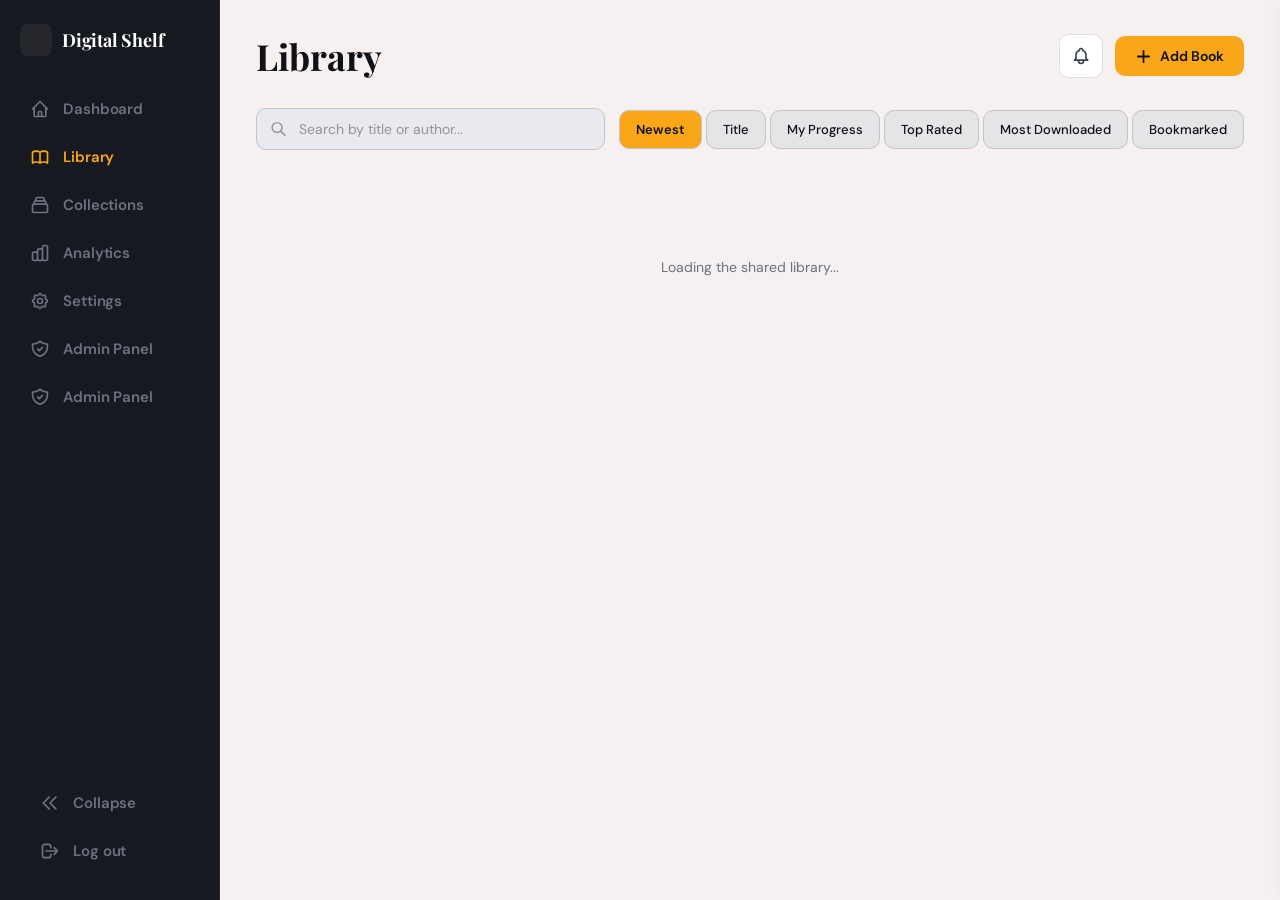
==== commit 4dd03590: "lib1.html" ====
--- a/lib1.html
+++ b/lib1.html
@@ -52,7 +52,6 @@
 .sidebar.is-collapsed .sidebar-logo span { display: none; }
 .sidebar.is-collapsed .nav-item { justify-content: center; padding: 13px; margin: 2px 6px; }
 .sidebar.is-collapsed .sidebar-logo { justify-content: center; padding: 0 0 28px; }
-.sidebar.is-collapsed .notif-badge { display: none; }
 
 .sidebar-logo { display: flex; align-items: center; gap: 10px; padding: 0 20px 28px; white-space: nowrap; }
 .sidebar-logo span { font-family: 'Playfair Display', serif; font-size: 18px; font-weight: 700; color: white; letter-spacing: -0.2px; }
@@ -62,10 +61,6 @@
 .nav-item svg { width: 20px; height: 20px; flex-shrink: 0; }
 .sidebar-bottom { margin-top: auto; padding: 0 10px; }
 
-/* NOTIFICATION BADGE */
-.notif-badge { background: #ef4444; color: white; font-size: 10px; font-weight: 700; min-width: 18px; height: 18px; border-radius: 999px; display: none; align-items: center; justify-content: center; padding: 0 5px; margin-left: auto; }
-.notif-badge.show { display: flex; }
-
 /* MAIN */
 .main {
   flex: 1; margin-left: var(--sidebar-w);
@@ -77,6 +72,45 @@
 /* PAGE HEADER */
 .page-header { display: flex; align-items: center; justify-content: space-between; margin-bottom: 28px; flex-wrap: wrap; gap: 14px; }
 .page-title { font-family: 'Playfair Display', serif; font-size: 36px; font-weight: 700; color: #0f1117; }
+.header-actions { display: flex; align-items: center; gap: 12px; }
+
+/* NOTIFICATION BELL BUTTON */
+.notif-btn {
+  position: relative;
+  background: #fff;
+  border: 1.5px solid #e0e0e2;
+  border-radius: 10px;
+  width: 44px;
+  height: 44px;
+  display: flex;
+  align-items: center;
+  justify-content: center;
+  cursor: pointer;
+  transition: background 0.2s, border-color 0.2s;
+  flex-shrink: 0;
+}
+.notif-btn:hover { background: #f3f4f6; border-color: #c3c4c7; }
+.notif-btn svg { width: 20px; height: 20px; color: #374151; }
+.notif-btn-badge {
+  display: none;
+  position: absolute;
+  top: -7px;
+  right: -7px;
+  background: #ef4444;
+  color: #fff;
+  font-size: 10px;
+  font-weight: 700;
+  min-width: 18px;
+  height: 18px;
+  border-radius: 999px;
+  align-items: center;
+  justify-content: center;
+  padding: 0 4px;
+  line-height: 1;
+  border: 2px solid var(--bg);
+}
+.notif-btn-badge.show { display: flex; }
+
 .add-book-btn { display: flex; align-items: center; gap: 8px; background: var(--accent); color: #0f1117; border: none; border-radius: 10px; padding: 11px 20px; font-size: 14px; font-weight: 600; cursor: pointer; transition: opacity 0.2s; white-space: nowrap; font-family: 'DM Sans', sans-serif; }
 .add-book-btn:hover { opacity: 0.88; }
 .add-book-btn svg { width: 17px; height: 17px; }
@@ -122,11 +156,6 @@
 .book-card:hover .book-delete-btn { display: flex; }
 .book-delete-btn:hover { background: #dc2626; }
 .book-delete-btn svg { width: 13px; height: 13px; }
-
-/* STAR RATING ON CARD */
-.card-stars { display: flex; gap: 2px; padding: 0 14px 10px; }
-.card-star { font-size: 11px; color: #d1d5db; }
-.card-star.filled { color: #f9a618; }
 
 .book-info { padding: 14px 14px 10px; }
 .book-title { font-weight: 600; font-size: 14px; line-height: 1.35; margin-bottom: 3px; }
@@ -351,17 +380,15 @@
         <svg fill="none" viewBox="0 0 24 24" stroke="currentColor"><path stroke-linecap="round" stroke-linejoin="round" stroke-width="2" d="M10.325 4.317c.426-1.756 2.924-1.756 3.35 0a1.724 1.724 0 002.573 1.066c1.543-.94 3.31.826 2.37 2.37a1.724 1.724 0 001.065 2.572c1.756.426 1.756 2.924 0 3.35a1.724 1.724 0 00-1.066 2.573c.94 1.543-.826 3.31-2.37 2.37a1.724 1.724 0 00-2.572 1.065c-.426 1.756-2.924 1.756-3.35 0a1.724 1.724 0 00-2.573-1.066c-1.543.94-3.31-.826-2.37-2.37a1.724 1.724 0 00-1.065-2.572c-1.756-.426-1.756-2.924 0-3.35a1.724 1.724 0 001.066-2.573c-.94-1.543.826-3.31 2.37-2.37.996.608 2.296.07 2.572-1.065z"/><path stroke-linecap="round" stroke-linejoin="round" stroke-width="2" d="M15 12a3 3 0 11-6 0 3 3 0 016 0z"/></svg>
         <span class="nav-label">Settings</span>
       </a>
-      <!-- NOTIFICATIONS -->
-      <!-- <a class="nav-item" href="#" id="notifBtn">
-        <svg fill="none" viewBox="0 0 24 24" stroke="currentColor"><path stroke-linecap="round" stroke-linejoin="round" stroke-width="2" d="M15 17h5l-1.405-1.405A2.032 2.032 0 0118 14.158V11a6.002 6.002 0 00-4-5.659V5a2 2 0 10-4 0v.341C7.67 6.165 6 8.388 6 11v3.159c0 .538-.214 1.055-.595 1.436L4 17h5m6 0v1a3 3 0 11-6 0v-1m6 0H9"/></svg>
-        <span class="nav-label">Notifications</span>
-        <span class="notif-badge" id="notifBadge">0</span>
-      </a> -->
-      <!-- ADMIN (shown only if admin) -->
-      <a class="nav-item" href="Admin.html" id="adminLink" style="display:none">
+      <!-- ADMIN PANEL - always visible -->
+      <a class="nav-item" href="Admin.html" id="adminLink">
         <svg fill="none" viewBox="0 0 24 24" stroke="currentColor"><path stroke-linecap="round" stroke-linejoin="round" stroke-width="2" d="M9 12l2 2 4-4m5.618-4.016A11.955 11.955 0 0112 2.944a11.955 11.955 0 01-8.618 3.04A12.02 12.02 0 003 9c0 5.591 3.824 10.29 9 11.622 5.176-1.332 9-6.03 9-11.622 0-1.042-.133-2.052-.382-3.016z"/></svg>
         <span class="nav-label">Admin Panel</span>
       </a>
+      <a class="nav-item" href="Admin.html" id="adminLink">  <svg fill="none" viewBox="0 0 24 24" stroke="currentColor"><path stroke-linecap="round" stroke-linejoin="round" stroke-width="2" d="M9 12l2 2 4-4m5.618-4.016A11.955 11.955 0 0112 2.944a11.955 11.955 0 01-8.618 3.04A12.02 12.02 0 003 9c0 5.591 3.824 10.29 9 11.622 5.176-1.332 9-6.03 9-11.622 0-1.042-.133-2.052-.382-3.016z"/></svg>
+        <span class="nav-label">Admin Panel</span>
+      </a>
+      
     </nav>
     <div class="sidebar-bottom">
       <a class="nav-item" href="#" id="collapseBtn">
@@ -379,21 +406,24 @@
   <main class="main" id="main">
 
     <!-- LIBRARY VIEW -->
-        <a class="nav-item" href="#" id="notifBtn">
-        <!-- <svg fill="none" viewBox="0 0 24 24" stroke="currentColor"><path stroke-linecap="round" stroke-linejoin="round" stroke-width="2" d="M15 17h5l-1.405-1.405A2.032 2.032 0 0118 14.158V11a6.002 6.002 0 00-4-5.659V5a2 2 0 10-4 0v.341C7.67 6.165 6 8.388 6 11v3.159c0 .538-.214 1.055-.595 1.436L4 17h5m6 0v1a3 3 0 11-6 0v-1m6 0H9"/></svg>
-          --><i class="fa-solid fa-bell" style="color: rgb(30, 48, 80);"></i>
-        <span class="nav-label"></span>
-        <span class="notif-badge" id="notifBadge">0</span>
-      </a>
-
     <div id="libraryView">
       <div class="page-header">
         <h1 class="page-title">Library</h1>
-        <button class="add-book-btn" id="addBookBtn">
-          <svg fill="none" viewBox="0 0 24 24" stroke="currentColor"><path stroke-linecap="round" stroke-linejoin="round" stroke-width="2.5" d="M12 4v16m8-8H4"/></svg>
-          Add Book
-        </button>
+        <div class="header-actions">
+          <!-- NOTIFICATION BELL (unique id: bellBtn, unique badge id: bellBadge) -->
+          <button class="notif-btn" id="bellBtn" title="Notifications">
+            <svg fill="none" viewBox="0 0 24 24" stroke="currentColor">
+              <path stroke-linecap="round" stroke-linejoin="round" stroke-width="2" d="M15 17h5l-1.405-1.405A2.032 2.032 0 0118 14.158V11a6.002 6.002 0 00-4-5.659V5a2 2 0 10-4 0v.341C7.67 6.165 6 8.388 6 11v3.159c0 .538-.214 1.055-.595 1.436L4 17h5m6 0v1a3 3 0 11-6 0v-1m6 0H9"/>
+            </svg>
+            <span class="notif-btn-badge" id="bellBadge">0</span>
+          </button>
+          <button class="add-book-btn" id="addBookBtn">
+            <svg fill="none" viewBox="0 0 24 24" stroke="currentColor"><path stroke-linecap="round" stroke-linejoin="round" stroke-width="2.5" d="M12 4v16m8-8H4"/></svg>
+            Add Book
+          </button>
+        </div>
       </div>
+
       <div class="search-sort-row">
         <div class="search-wrap">
           <svg fill="none" viewBox="0 0 24 24" stroke="currentColor"><path stroke-linecap="round" stroke-linejoin="round" stroke-width="2" d="M21 21l-6-6m2-5a7 7 0 11-14 0 7 7 0 0114 0z"/></svg>
@@ -615,10 +645,9 @@
     }
   });
 
-  // Notifications panel
+  // Bell button opens notifications panel
   const notifPanel = document.getElementById('notifPanel');
-  document.getElementById('notifBtn').addEventListener('click', e => {
-    e.preventDefault();
+  document.getElementById('bellBtn').addEventListener('click', () => {
     notifPanel.classList.toggle('open');
   });
   document.getElementById('notifPanelClose').addEventListener('click', () => {
@@ -635,10 +664,10 @@
   const userId = session.user.id
   const userEmail = session.user.email
 
-  // Check if admin (first registered user or specific email)
-  const ADMIN_EMAILS = ['dv994704@gmail.com'] // Add your admin email here
-  if (ADMIN_EMAILS.includes(userEmail)) {
-    document.getElementById('adminLink').style.display = 'flex'
+  // Admin check — only show admin link to admin emails
+  const ADMIN_EMAILS = ['dv994704@gmail.com']
+  if (!ADMIN_EMAILS.includes(userEmail)) {
+    document.getElementById('adminLink').style.display = 'none'
   }
 
   document.getElementById('logoutBtn').addEventListener('click', async e => {
@@ -759,12 +788,6 @@
 
       const card = document.createElement('div')
       card.className = 'book-card'
-
-      // Build star HTML for card
-      let starsHtml = ''
-      for (let i = 1; i <= 5; i++) {
-        starsHtml += `<span class="card-star ${i <= Math.round(avgRating) ? 'filled' : ''}">★</span>`
-      }
 
       card.innerHTML = `
         <div class="book-img-wrap">
@@ -832,7 +855,6 @@
       btn.querySelector('svg').setAttribute('fill', 'currentColor')
       showToast('Bookmarked! ★', 'success')
     }
-    // Update detail bookmark btn if open
     const detailBm = document.getElementById('bookmarkDetailBtn')
     if (currentBookId === bookId) {
       const nowBookmarked = allBookmarks.some(bm => bm.book_id === bookId)
@@ -863,16 +885,13 @@
     meta.innerHTML += `<div class="detail-meta-item"><svg fill="none" viewBox="0 0 24 24" stroke="currentColor"><path stroke-linecap="round" stroke-linejoin="round" stroke-width="2" d="M7 21h10a2 2 0 002-2V9.414a1 1 0 00-.293-.707l-5.414-5.414A1 1 0 0012.586 3H7a2 2 0 00-2 2v14a2 2 0 002 2z"/></svg>${(book.format || 'book').toUpperCase()}</div>`
     if (book.download_count > 0) meta.innerHTML += `<div class="detail-meta-item">⬇ ${book.download_count} downloads</div>`
 
-    // Stars
     renderDetailStars(myRating)
     const avgEl = document.getElementById('avgRating')
     const ratingCount = allRatings.filter(r => r.book_id === book.id).length
     avgEl.textContent = ratingCount > 0 ? `Avg: ${avgRating.toFixed(1)} (${ratingCount} ratings)` : 'No ratings yet'
 
-    // Pre-fill review
     document.getElementById('reviewText').value = myRatingObj?.review || ''
 
-    // Star click handlers
     document.querySelectorAll('.star-btn').forEach(btn => {
       btn.onclick = () => {
         myRating = parseInt(btn.dataset.val)
@@ -889,27 +908,50 @@
       }
     })
 
+    // ── FIXED REVIEW SUBMIT ──
     document.getElementById('submitReviewBtn').onclick = async () => {
       if (!myRating) { showToast('Please select a star rating first', 'error'); return }
       const review = document.getElementById('reviewText').value.trim()
+
       const { error } = await supabase.from('ratings').upsert({
-        user_id: userId, book_id: book.id, rating: myRating, review,
+        user_id: userId,
+        book_id: book.id,
+        rating: myRating,
+        review: review,
         created_at: new Date().toISOString()
       }, { onConflict: 'user_id,book_id' })
-      if (!error) {
-        // Update local
+
+      if (error) {
+        showToast('Error saving review: ' + error.message, 'error')
+        return
+      }
+
+      // Re-fetch ALL ratings for this book fresh from DB
+      const { data: freshRatings, error: fetchErr } = await supabase
+        .from('ratings')
+        .select('*')
+        .eq('book_id', book.id)
+
+      if (!fetchErr && freshRatings) {
+        // Remove old ratings for this book and replace with fresh data
+        allRatings = allRatings.filter(r => r.book_id !== book.id)
+        allRatings = [...allRatings, ...freshRatings]
+      } else {
+        // Fallback: update locally
         const idx = allRatings.findIndex(r => r.book_id === book.id && r.user_id === userId)
         const newRating = { user_id: userId, book_id: book.id, rating: myRating, review, created_at: new Date().toISOString() }
         if (idx >= 0) allRatings[idx] = newRating
         else allRatings.push(newRating)
-        showToast('Review submitted! ⭐', 'success')
-        loadReviews(book.id)
-        const newAvg = getAvgRating(book.id)
-        document.getElementById('avgRating').textContent = `Avg: ${newAvg.toFixed(1)} (${allRatings.filter(r => r.book_id === book.id).length} ratings)`
       }
-    }
-
-    // Progress
+
+      showToast('Review submitted! ⭐', 'success')
+      loadReviews(book.id)
+
+      const newAvg = getAvgRating(book.id)
+      const newCount = allRatings.filter(r => r.book_id === book.id).length
+      document.getElementById('avgRating').textContent = `Avg: ${newAvg.toFixed(1)} (${newCount} ratings)`
+    }
+
     document.getElementById('progressFill').style.width = pct + '%'
     document.getElementById('progressPct').textContent = pct + '%'
     const slider = document.getElementById('progressSlider')
@@ -923,18 +965,15 @@
       await updateProgress(book.id, parseInt(this.value), book.total_pages)
     }
 
-    // Continue reading
     const contBtn = document.getElementById('continueReadingBtn')
     contBtn.innerHTML = `<svg fill="none" viewBox="0 0 24 24" stroke="currentColor" style="width:18px;height:18px"><path stroke-linecap="round" stroke-linejoin="round" stroke-width="2" d="M12 6.253v13m0-13C10.832 5.477 9.246 5 7.5 5S4.168 5.477 3 6.253v13C4.168 18.477 5.754 18 7.5 18s3.332.477 4.5 1.253m0-13C13.168 5.477 14.754 5 16.5 5c1.747 0 3.332.477 4.5 1.253v13C19.832 18.477 18.247 18 16.5 18c-1.746 0-3.332.477-4.5 1.253"/></svg>
       ${pct >= 100 ? 'Read Again' : pct > 0 ? 'Continue Reading' : 'Start Reading'}`
     contBtn.onclick = () => { window.location.href = `reader.html?id=${book.id}` }
 
-    // Download
     const dlBtn = document.getElementById('downloadBookBtn')
     if (book.file_url) {
       dlBtn.style.display = 'inline-flex'
       dlBtn.onclick = async () => {
-        // Increment download count
         await supabase.from('books').update({ download_count: (book.download_count || 0) + 1 }).eq('id', book.id)
         book.download_count = (book.download_count || 0) + 1
         const a = document.createElement('a')
@@ -950,19 +989,17 @@
       dlBtn.style.display = 'none'
     }
 
-    // Bookmark
     const bmBtn = document.getElementById('bookmarkDetailBtn')
     bmBtn.className = `btn-secondary ${isBookmarked ? 'bookmarked' : ''}`
     bmBtn.innerHTML = `<svg fill="${isBookmarked ? 'currentColor' : 'none'}" viewBox="0 0 24 24" stroke="currentColor"><path stroke-linecap="round" stroke-linejoin="round" stroke-width="2" d="M5 5a2 2 0 012-2h10a2 2 0 012 2v16l-7-3.5L5 21V5z"/></svg> ${isBookmarked ? 'Bookmarked' : 'Bookmark'}`
     bmBtn.onclick = async () => {
-      const fakeBtnEl = { classList: { contains: (c) => bmBtn.className.includes('bookmarked'), remove: () => {}, add: () => {} }, querySelector: () => ({ setAttribute: () => {} }) }
+      const fakeBtnEl = { classList: { contains: () => bmBtn.className.includes('bookmarked'), remove: () => {}, add: () => {} }, querySelector: () => ({ setAttribute: () => {} }) }
       await toggleBookmark(book.id, fakeBtnEl)
       const nowBm = allBookmarks.some(bm => bm.book_id === book.id)
       bmBtn.className = `btn-secondary ${nowBm ? 'bookmarked' : ''}`
       bmBtn.innerHTML = `<svg fill="${nowBm ? 'currentColor' : 'none'}" viewBox="0 0 24 24" stroke="currentColor"><path stroke-linecap="round" stroke-linejoin="round" stroke-width="2" d="M5 5a2 2 0 012-2h10a2 2 0 012 2v16l-7-3.5L5 21V5z"/></svg> ${nowBm ? 'Bookmarked' : 'Bookmark'}`
     }
 
-    // Delete
     const delBtn = document.getElementById('deleteBookBtn')
     if (isMyBook) {
       delBtn.style.display = 'inline-flex'
@@ -989,20 +1026,20 @@
 
   async function loadReviews(bookId) {
     const reviewsList = document.getElementById('reviewsList')
-    const bookRatings = allRatings.filter(r => r.book_id === bookId && r.review)
+    // Show ALL ratings that have a review text
+    const bookRatings = allRatings.filter(r => r.book_id === bookId && r.review && r.review.trim() !== '')
     if (bookRatings.length === 0) {
       reviewsList.innerHTML = '<p class="no-reviews">No reviews yet. Be the first!</p>'
       return
     }
     reviewsList.innerHTML = bookRatings.map(r => {
-      const stars = '★'.repeat(r.rating) + '☆'.repeat(5 - r.rating)
       const date = new Date(r.created_at).toLocaleDateString()
       const isMe = r.user_id === userId
       return `
         <div class="review-item">
           <div class="review-header">
             <span class="review-user">${isMe ? '👤 You' : '👤 Reader'}</span>
-            <div class="review-stars">${stars.split('').map((s, i) => `<span class="review-star ${i < r.rating ? 'filled' : ''}">${s}</span>`).join('')}</div>
+            <div class="review-stars">${[1,2,3,4,5].map(i => `<span class="review-star ${i <= r.rating ? 'filled' : ''}">★</span>`).join('')}</div>
           </div>
           <div class="review-text">${r.review}</div>
           <div class="review-date">${date}</div>
@@ -1040,11 +1077,12 @@
   }
 
   // ═══════════════════════════════════════════════════════════════
-  // NOTIFICATIONS — show recently added books
+  // NOTIFICATIONS — show recently added books by other users
   // ═══════════════════════════════════════════════════════════════
-  async function loadNotifications() {
+  function loadNotifications() {
     const notifList = document.getElementById('notifList')
-    // Get books added in last 7 days, not by current user
+    const badge = document.getElementById('bellBadge')
+
     const cutoff = new Date(Date.now() - 7 * 24 * 60 * 60 * 1000).toISOString()
     const recentBooks = allBooks.filter(b =>
       b.created_at > cutoff && b.user_id !== userId
@@ -1052,12 +1090,12 @@
 
     if (recentBooks.length === 0) {
       notifList.innerHTML = '<div class="notif-empty">No new books this week</div>'
-      document.getElementById('notifBadge').classList.remove('show')
+      badge.classList.remove('show')
       return
     }
 
-    document.getElementById('notifBadge').textContent = recentBooks.length
-    document.getElementById('notifBadge').classList.add('show')
+    badge.textContent = recentBooks.length
+    badge.classList.add('show')
 
     notifList.innerHTML = recentBooks.map(b => {
       const timeAgo = getTimeAgo(b.created_at)
@@ -1217,7 +1255,6 @@
   }
   document.getElementById('backBtn').addEventListener('click', hideDetail)
 
-  // Toast
   let toastTimer
   function showToast(msg, type = 'success') {
     const t = document.getElementById('toast')
@@ -1231,4 +1268,4 @@
   await fetchBooks()
 </script>
 </body>
-</html>+</html>
